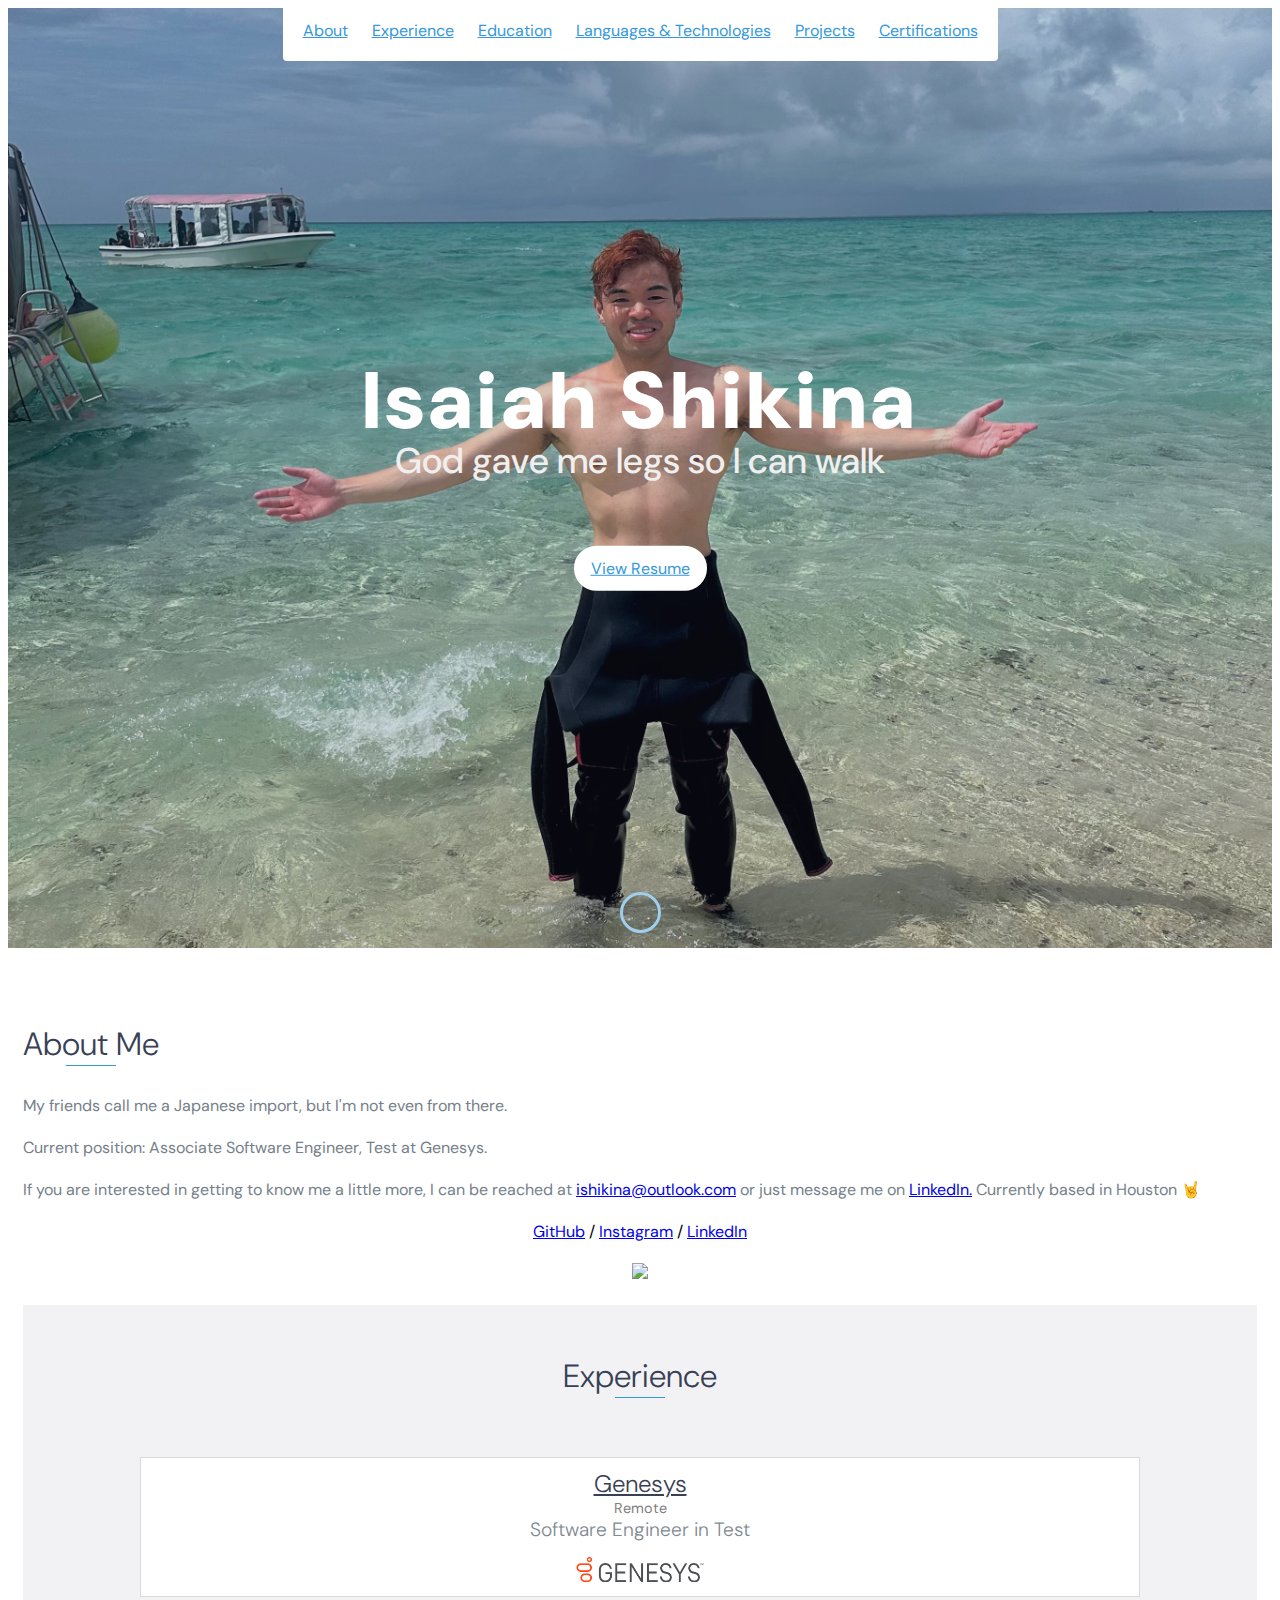
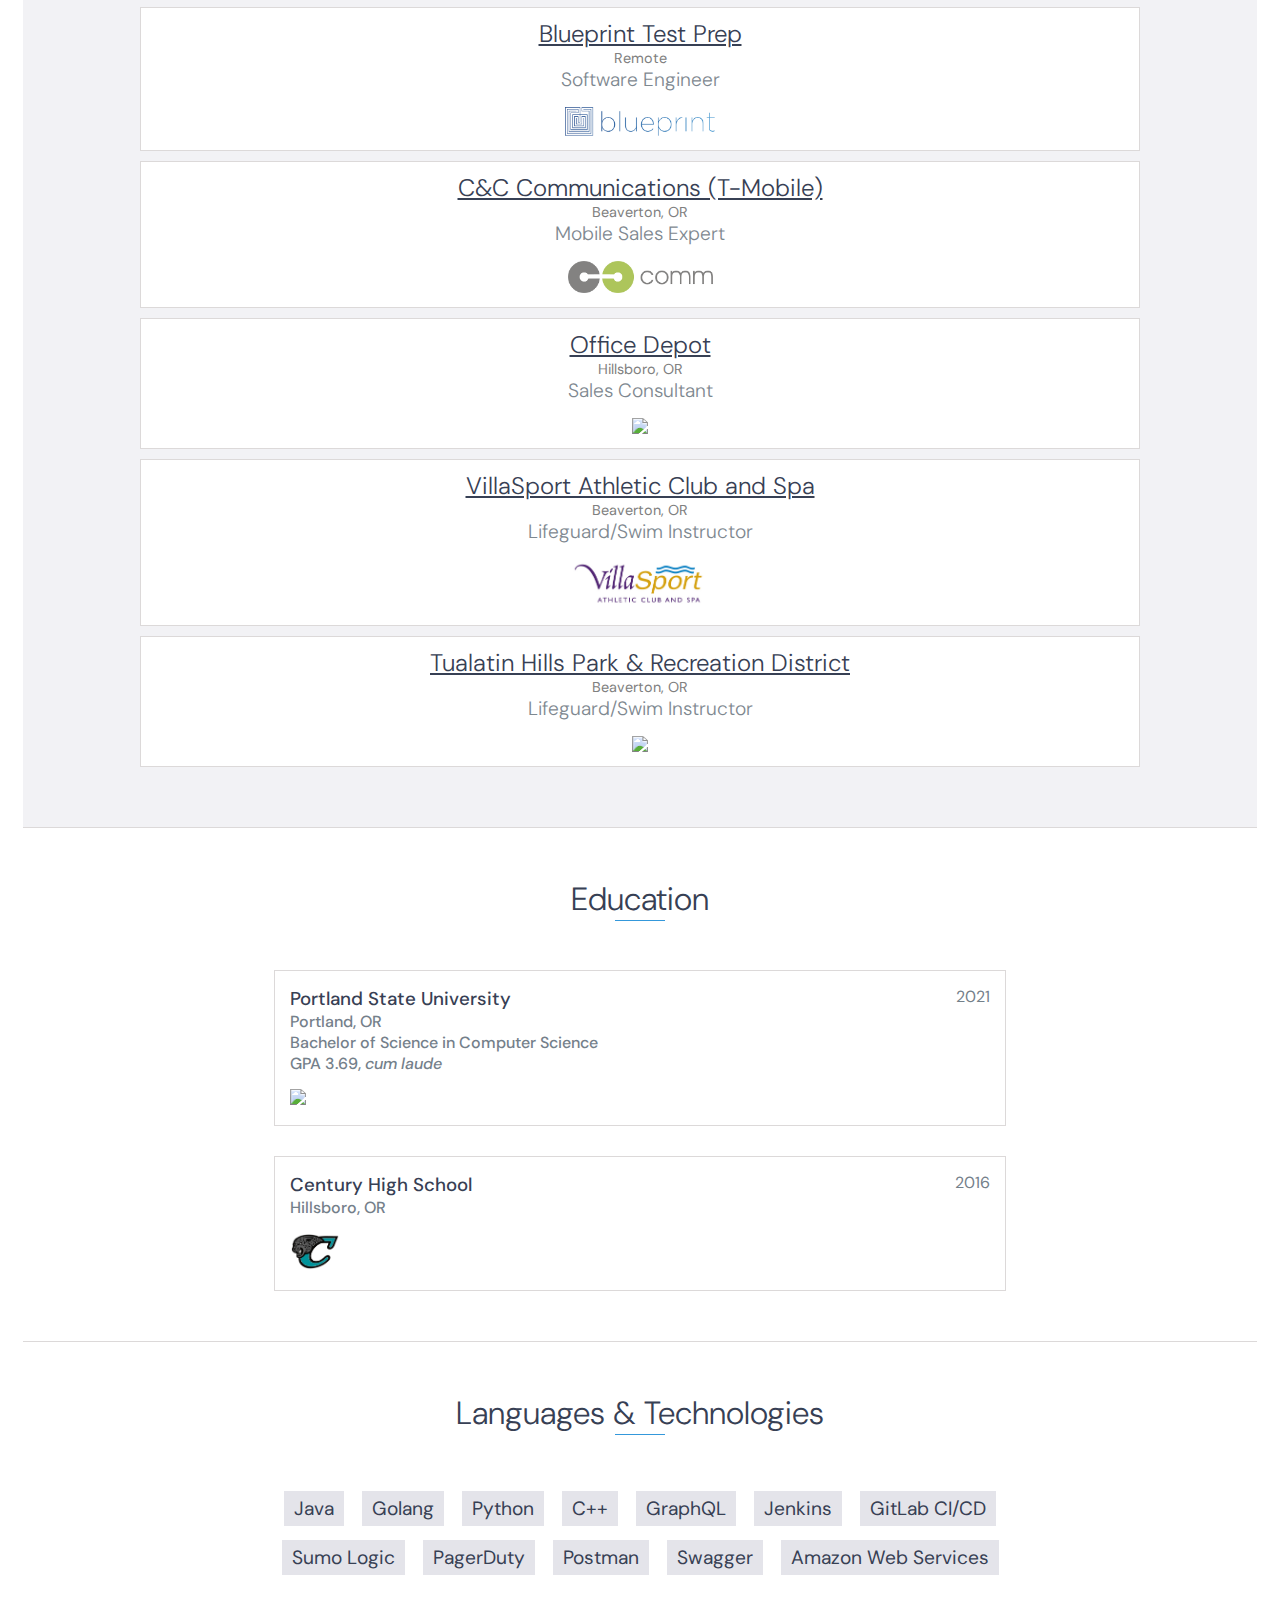
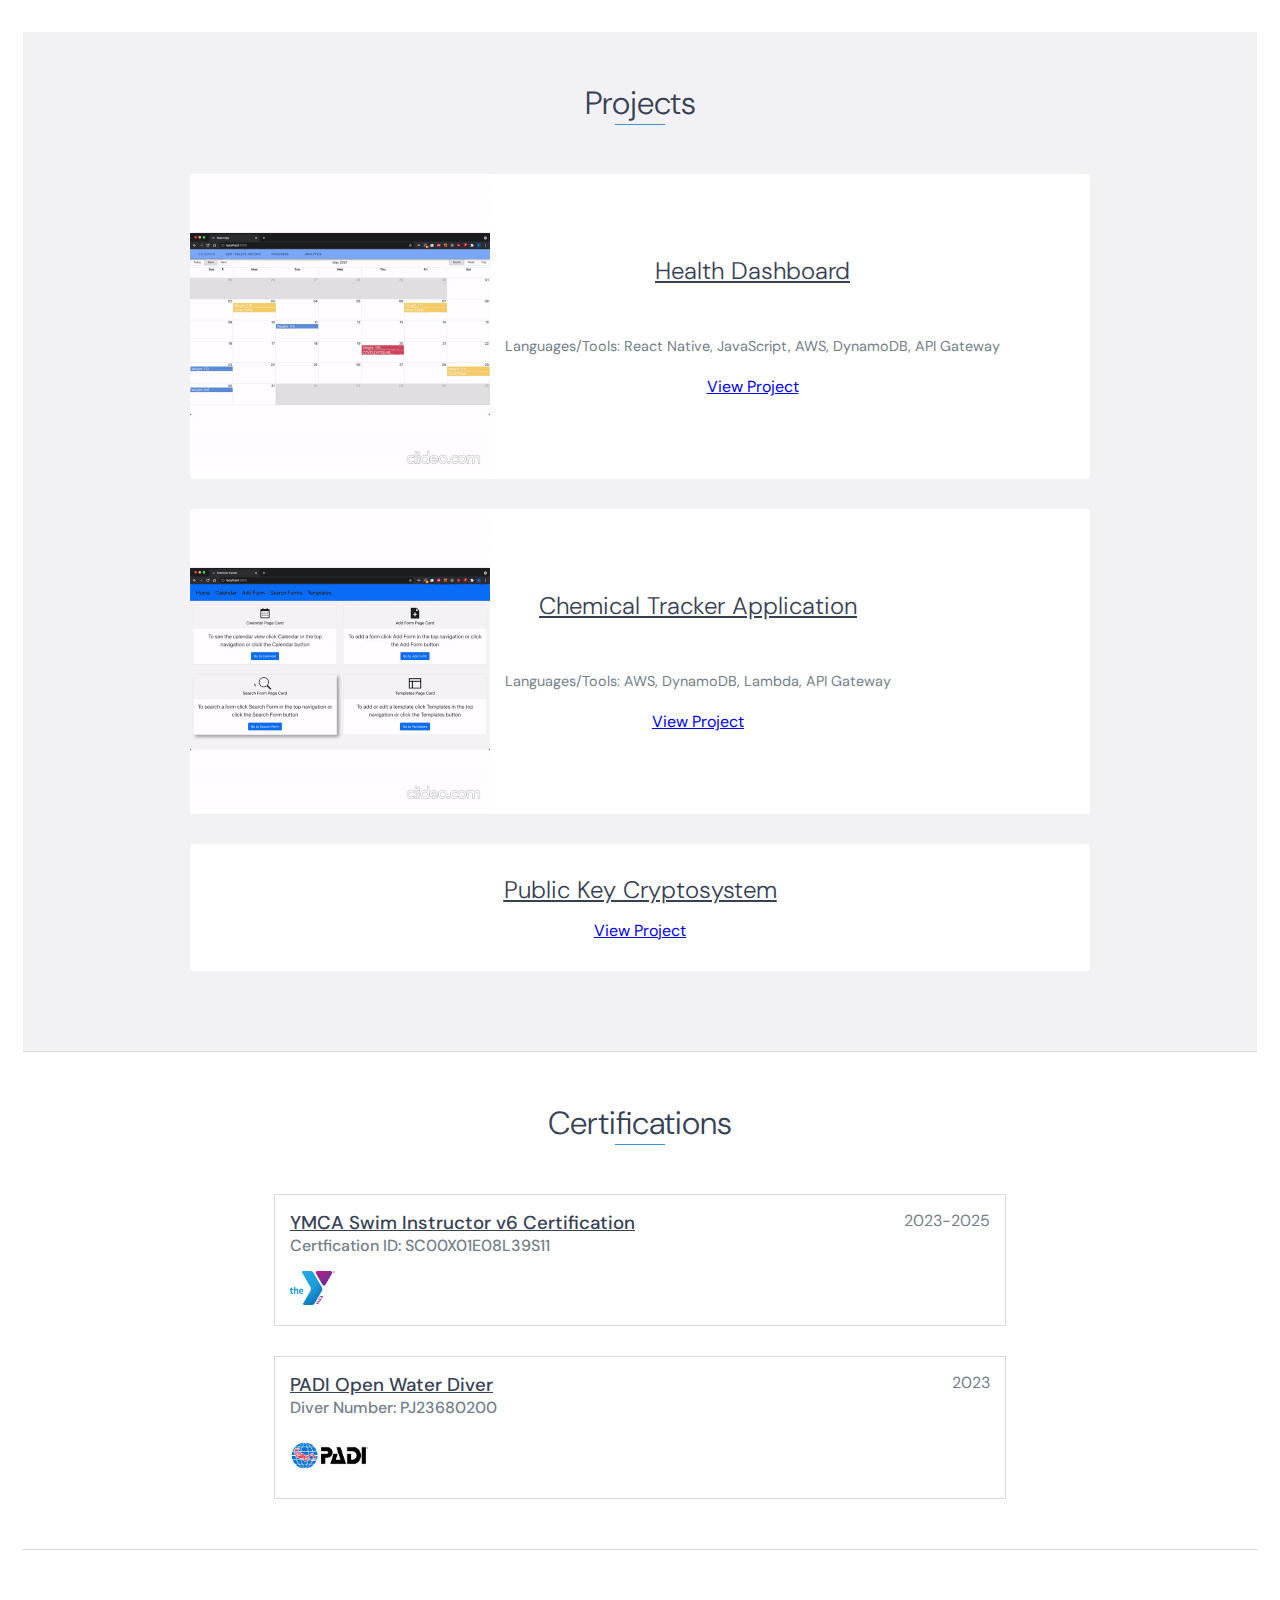
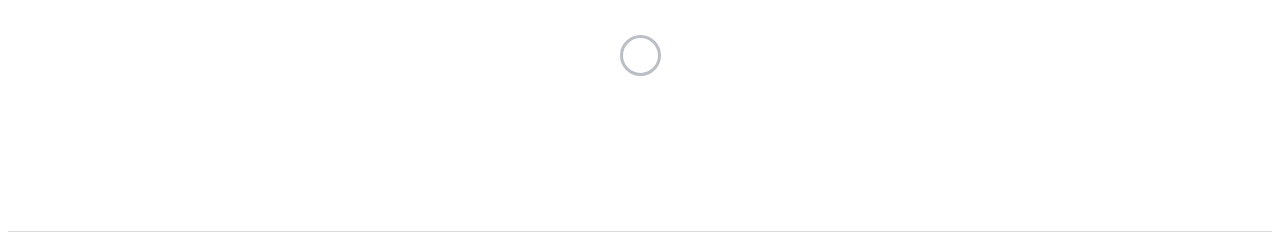
==== index.html @ 64de17e5 "add certification" ====
<!DOCTYPE html>
<html class="no-js" lang="en">

<head>
    <meta charset="utf-8">
    <meta http-equiv="X-UA-Compatible" content="IE=edge">
    <meta name="viewport" content="width=device-width, initial-scale=1">
    <title>Isaiah Shikina Webpage</title>
	<link rel="shortcut icon" href="favicon.ico" type="image/x-icon">
	<link rel="icon" href="favicon.ico" type="image/x-icon">
    <link href="https://fonts.googleapis.com/css2?family=DM+Sans&display=swap" rel="stylesheet"> 
    <link rel="stylesheet" href="libs/font-awesome/css/font-awesome.min.css">
    <link href="css/bootstrap.min.css" rel="stylesheet">
    <link href="css/styles.css" rel="stylesheet">
    <link href='https://fonts.googleapis.com/css?family=Lexend'>
    <link href='https://fonts.googleapis.com/css?family=Lexend Deca' rel='stylesheet'>
    <link href='https://fonts.googleapis.com/css?family=Poppins' rel='stylesheet'>
</head>

<body>
    <script type="module" src="https://unpkg.com/ionicons@5.5.2/dist/ionicons/ionicons.esm.js"></script>
    <script nomodule src="https://unpkg.com/ionicons@5.5.2/dist/ionicons/ionicons.js"></script>
    <div id="mobile-menu-open" class="shadow-large">
        <i class="fa fa-bars" aria-hidden="true"></i>
    </div>
    <!-- End #mobile-menu-toggle -->
    <header>
        <div id="mobile-menu-close">
            <span>Close</span> <i class="fa fa-times" aria-hidden="true"></i>
        </div>
        <ul id="menu" class="shadow">
            <li>
                <a href="#about">About</a>
            </li>
            <li>
                <a href="#experience">Experience</a>
            </li>
            <li>
                <a href="#education">Education</a>
            </li>
            <li>
                <a href="#skills">Languages & Technologies</a>
            </li>
            <li>
                <a href="#projects">Projects</a>
            </li>
            <li>
                <a href="#certifications">Certifications</a>
            </li>
        </ul>
    </header>
    <!-- End header -->

    <div id="lead">
        <div id="lead-content">
            <h1>Isaiah Shikina</h1>
            <h2>
                God gave me legs so I can walk
            </h2>
            <h3>
                <a class="social-icon" href="https://www.instagram.com/ishikina/" target="_blank">
                    <ion-icon name="logo-instagram"></ion-icon>
                </a>
                <a class="social-icon" href="https://github.com/ishikina" target="_blank">
                    <ion-icon name="logo-github"></ion-icon>
                </a>
                <a class="social-icon" href="https://www.linkedin.com/in/isaiah-shikina/" target="_blank">
                    <ion-icon name="logo-linkedin"></ion-icon>
                </a>
                <a class="social-icon" href="https://www.tiktok.com/@ishikina" target="_blank">
                    <ion-icon name="logo-tiktok"></ion-icon>
                </a>
            </h3> 
            <a href="resume/resume - Isaiah Shikina.pdf" target="_blank" class="btn-rounded-white">View Resume</a>
        </div>
        <!-- End #lead-content -->

        <div id="lead-overlay"></div>

        <div id="lead-down">
            <span>
                <i class="fa fa-chevron-down" aria-hidden="true"></i>
            </span>
        </div>
        <!-- End #lead-down -->
    </div>
    <!-- End #lead -->
    <div id="about">
        <div class="container">
            <div class="row">
                <div class="col-md-4">
                    <h2 class="heading">About Me</h2>
                </div>
                <div class="col-md-8">
                    <p>
                        My friends call me a Japanese import, but I'm not even from there.
                        <br><br> 
                        Current position: Associate Software Engineer, Test at Genesys.
                        <br><br> 
                        If you are interested in getting to know me a little more, I can be reached at
                        <a href="mailto:ishikina@outlook.com">ishikina@outlook.com</a> 
                        or just message me on 
                        <a href="https://www.linkedin.com/in/isaiah-shikina/">LinkedIn.</a>
                        Currently based in Houston 🤘
                        <br><br> 
                        <div style="text-align: center">
                            <a href="https://github.com/ishikina" target="_blank">GitHub</a>
                             /                             
                            <a href="https://www.instagram.com/ishikina/" target="_blank">Instagram</a>
                             /                             
                            <a href="https://www.linkedin.com/in/isaiah-shikina/" target="_blank">LinkedIn</a>
                        <p><br>
                            <div style="text-align: center">
                                <img src="images/ishigaki.jpeg" width="250"/>
                        </p><br>
                        </div>
                    </p>
                </div>
            </div>
        </div>
    </div>
    <!-- End #about -->

    <!-- Start #experience -->
    <div id="experience" class="background-alt">
        <h2 class="heading">Experience</h2>
        <div id="experience-timeline">
            <div data-date="June 2022 – present">
                <a href="https://www.genesys.com" target="_blank"><h3><u>Genesys</u></h3></a>
                <p style="color:#808080">
                Remote
                </p>
                <h4>Software Engineer in Test</h4>
                <p>
                    <a href="https://www.genesys.com" target="_blank"><img src="images/genesys.png" width="130"/></a>
                </p>
            </div>
            <div data-date="July 2021 – January 2022">
                <a href="https://blueprintprep.com" target="_blank"><h3><u>Blueprint Test Prep</u></h3></a>
                <p style="color:#808080">
                Remote
                </p>
                <h4>Software Engineer</h4>
                <p>
                    <a href="https://blueprintprep.com" target="_blank"><img src="images/blueprinttestprep.webp" width="150"/></a>
                </p>
            </div>
            <div data-date="2020 – 2021">
                <a href="https://www.linkedin.com/company/c&c-communications-llc/" target="_blank"><h3><u>C&C Communications (T-Mobile)</u></h3></a>
                <p style="color:#808080">
                Beaverton, OR
                </p>
                <h4>Mobile Sales Expert</h4>
                <p>
                    <a href="https://www.linkedin.com/company/c&c-communications-llc/" target="_blank"><img src="images/cccomm.png" width="145"/></a>
                </p>
            </div>
            <div data-date="2019 – 2020">
                <a href="https://www.officedepot.com/" target="_blank"><h3><u>Office Depot</u></h3></a>
                <p style="color:#808080">
                Hillsboro, OR
                </p>
                <h4>Sales Consultant</h4>
                <p>
                    <a href="https://www.officedepot.com/" target="_blank"><img src="images/officedepot.png" width="172"/></a>
                </p>
            </div>
            <div data-date="2016 – 2018">
                <a href="https://www.villasport.com/beaverton" target="_blank"><h3><u>VillaSport Athletic Club and Spa</u></h3></a>
                <p style="color:#808080">
                Beaverton, OR
                </p>
                <h4>Lifeguard/Swim Instructor</h4>
                <p>
                    <a href="https://www.villasport.com/beaverton" target="_blank"><img src="images/villasport.jpg" width="140"/></a>
                </p>
            </div>
            <div data-date="2015 – 2016">
                <a href="https://www.thprd.org/" target="_blank"><h3><u>Tualatin Hills Park & Recreation District</u></h3></a>
                <p style="color:#808080">
                Beaverton, OR
                </p>
                <h4>Lifeguard/Swim Instructor</h4>
                <p>
                    <a href="https://www.thprd.org/" target="_blank"><img src="images/thprd.jpg" width="75"/></a>
                </p>
            </div>
        </div>
    </div>
    <!-- End #experience -->

    <div id="education">
        <h2 class="heading">Education</h2>
        <div class="education-block">
            <h3>Portland State University</h3>
            <span class="education-date">2021</span>
            <h4>
            Portland, OR
            <p></p>
            Bachelor of Science in Computer Science
            <p></p>
            GPA 3.69, <i>cum laude</i>
            </h4>
            <img src="images/psu.png" width="50"/>
        </div>
        <div class="education-block">
            <h3>Century High School</h3>
            <span class="education-date">2016</span>
            <h4>
            Hillsboro, OR
            <p></p>
            </h4>
            <img src="images/century.png" width="50"/>
        </div>
        <!-- End .education-block -->
    </div>
    <!-- End #education -->
    
    <div id="skills">
        <h2 class="heading">Languages & Technologies</h2>
        <ul>
            <li>Java</li>
            <li>Golang</li>
            <li>Python</li>
            <li>C++</li>
            <li>GraphQL</li>
            <li>Jenkins</li>
            <li>GitLab CI/CD</li>
            <li>Sumo Logic</li>
            <li>PagerDuty</li>
            <li>Postman</li>
            <li>Swagger</li>
            <li>Amazon Web Services</li>
        </ul>
    </div>

    <div id="projects" class="background-alt">
        <h2 class="heading">Projects</h2>
        <div class="container">
            <div class="row">
                <div class="project shadow-large">
                    <div class="project-image">
                        <a href="https://github.com/ishikina/Health-Dashboard" target="_blank"><img src="images/health.gif"/></a>
                    </div>
                    <!-- End .project-image -->
                    <div class="project-info">
                        <a href="https://github.com/ishikina/Health-Dashboard" target="_blank"><h3><u>Health Dashboard</u></h3></a>
                        <p>
                            <!-- A health web application for weight watchers. Users can track their weight loss daily and see their progress with chart visuals. Users can also record their peak heartrate to determine a correlation between their weight and heartrate. An analytics tab is provided for users to see their current BMI and how much of a risk COVID-19 might play at their current health. In the era of COVID-19, a feature was also implemented to allow users to log whether or not they are exhibiting COVID-19 symptoms or have been exposed to COVID-19. -->
                            <br><br>
                            Languages/Tools:
                            React Native,
                            JavaScript,
                            AWS,
                            DynamoDB,
                            API Gateway
                        </p>
                        <br>
                        <a href="https://github.com/ishikina/Health-Dashboard" target="_blank">View Project</a>
                    </div>
                    <!-- End .project-info -->
                </div>
                <!-- End .project -->
                <div class="project shadow-large">
                    <div class="project-image">
                        <a href="https://github.com/PSU-Capstone-hello-world/golfCourse-chemTracker" target="_blank"><img src="images/chemapp.gif"/></a>
                    </div>
                    <!-- End .project-image -->
                    <div class="project-info">
                        <a href="https://github.com/PSU-Capstone-hello-world/golfCourse-chemTracker" target="_blank"><h3><u>Chemical Tracker Application</u></h3></a>
                        <p>
                            <!-- Collaborated with a team of eight members for senior project and developed a web platform to organize a company's regulation documents. We provided a cloud solution using AWS. As part of the back end team, I deployed and integrated the API with DynamoDB and Lambda. Unit and integration tests were also conducted to ensure REST methods were validated with the database. -->
                            <br><br>
                            Languages/Tools:
                            AWS,
                            DynamoDB,
                            Lambda, 
                            API Gateway
                        </p>
                        <br>
                        <a href="https://github.com/PSU-Capstone-hello-world/golfCourse-chemTracker" target="_blank">View Project</a>
                    </div>
                    <!-- End .project-info -->
                </div>
                <div class="project no-image">
                    <!-- End .project-image -->
                    <div class="project-info">
                        <a href="https://github.com/ishikina/Public-Key-Cryptosystem" target="_blank"><h3><u>Public Key Cryptosystem</u></h3></a>
                        <p>
                            <!-- Asymetric key system in which the public and private keys are generated using an algorithm posted by the Diffie-Hellman Group Exchange which was developed by Menzes from the "Handbook of Applied Cryptography." -->
                        </p>
                        <a href="https://github.com/ishikina/Public-Key-Cryptosystem" target="_blank">View Project</a>
                    </div>
                    <!-- End .project-info -->
                </div>
                <!-- End .project -->
            </div>
        </div>
    </div>
    <!-- End #projects -->
    <div id="certifications">
        <h2 class="heading">Certifications</h2>
        <div class="education-block">
            <a href="https://lcdc.yexchange.org/Verify/Cert?cid=SC00X01E08L39S11" target="_blank"><h3><u>YMCA Swim Instructor v6 Certification</u></h3></a>
            <span class="education-date">2023-2025</span>
            <h4> Certfication ID: SC00X01E08L39S11</h4>
            <a href="https://lcdc.yexchange.org/Verify/Cert?cid=SC00X01E08L39S11" target="_blank"><img src="images/ymca.png" width="45"/></a>
        </div>
        <div class="education-block">
            <a href="http://apps.padi.com/padi/lookup/lookup/StudentLookupView" target="_blank"><h3><u>PADI Open Water Diver</u></h3></a>
            <span class="education-date">2023</span>
            <h4> Diver Number: PJ23680200</h4>
            <a href="http://apps.padi.com/padi/lookup/lookup/StudentLookupView" target="_blank"><img src="images/padi.png" width="80"/></a>
        </div>
        <!-- End .education-block -->
    </div>
    <!-- End #education -->
    
    <footer>
        <div class="container">
            <div class="row">
                <div class="col-sm-5 copyright">
                    <!-- <p>
                        Copyright &copy; <span id="current-year">2022</span> Isaiah Shikina
                    </p> -->
                </div>
                <div class="col-sm-2 top">
                    <span id="to-top">
                        <i class="fa fa-chevron-up" aria-hidden="false"></i>
                    </span>
                </div>
                <div class="col-sm-7 social">
                    <ul>
                        <li>
                            <a href="https://www.linkedin.com/in/isaiah-shikina/" target="_blank"><i class="fa fa-linkedin" aria-hidden="true"></i></a>
                        </li>
                        <li>
                            <a href="https://github.com/ishikina" target="_blank"><i class="fa fa-github" aria-hidden="true"></i></a>
                        </li>
                        <li>
                            <a href="https://www.instagram.com/ishikina/" target="_blank"><i class="fa fa-instagram" aria-hidden="true"></i></a>
                        </li>
                        <li>
                            <a href="https://soundcloud.com/ishikina/to-catch-a-dream-piano-cover" target="_blank"><i class="fa fa-soundcloud" aria-hidden="true"></i></a>
                        </li>
                    </ul>
                </div>
            </div>
        </div>
    </footer>
    <!-- End footer -->

    <script src="https://ajax.googleapis.com/ajax/libs/jquery/1.12.4/jquery.min.js"></script>
    <script src="js/scripts.min.js"></script>
</body>

</html>
---- css/styles.css ----
/*!
    Title: Dev Portfolio Template
    Version: 1.2.2
    Last Change: 03/25/2020
    Author: Ryan Fitzgerald
    Repo: https://github.com/RyanFitzgerald/devportfolio-template
    Issues: https://github.com/RyanFitzgerald/devportfolio-template/issues

    Description: This file contains all the styles associated with the page
    that don't come from third party libraries. This file gets compiled using
    Gulp and send to the /css folder which is then loaded on the page.
*/
/* body {
  font-family: "Lato", sans-serif;
  font-size: 16px;
} */
.social-icon {
  color: #fff;
  margin: 0rem 2.5rem;
  border-radius: 40px; 
  width: 50px;
  height: 50px;
}
.social-icon:visited {
  color: #fff;
}
.social-icon:hover {
  color: #3498db;
  /* color: rgba(42, 65, 141, 0.839); */
}
.social-icon:active {
  color: #3498db;
  /* color: rgba(42, 65, 141, 0.839); */
}
body {
  font-family: "DM Sans", sans-serif;
  font-size: 16px;
}
body.active {
  overflow: hidden;
  z-index: -1;
}
.no-js #experience-timeline > div {
  background: #fff;
  padding: 10px;
  margin-bottom: 10px;
  border: 1px solid #dcd9d9;
}
.no-js #experience-timeline > div h3 {
  font-size: 1.5em;
  font-weight: 300;
  color: #374054;
  display: inline-block;
  margin: 0;
}
.no-js #experience-timeline > div h4 {
  font-size: 1.2em;
  font-weight: 300;
  color: #7e8890;
  margin: 0 0 15px 0;
}
.no-js #experience-timeline > div p {
  color: #74808a;
  font-size: 0.9em;
  margin: 0;
}
.no-js #experience-timeline:before,
.no-js #experience-timeline:after {
  content: none;
}
@keyframes dropHeader {
  0% {
    transform: translateY(-100%);
  }
  100% {
    transform: translateY(0);
  }
}
header {
  position: absolute;
  top: 0;
  left: 0;
  right: 0;
  text-align: center;
  z-index: 10;
  animation-name: dropHeader;
  animation-iteration-count: 1;
  animation-timing-function: ease;
  animation-duration: 0.75s;
}
header ul {
  display: inline-block;
  background: #fff;
  text-align: center;
  padding: 10px;
  margin: 0;
  border-bottom-right-radius: 4px;
  border-bottom-left-radius: 4px;
}
header li {
  display: inline-block;
}
header a {
  display: block;
  color: #3498db;
  padding: 10px;
}
header a:hover {
  color: #217dbb;
  text-decoration: none;
  background: #eee;
  border-radius: 4px;
}
header a:focus {
  color: #3498db;
  text-decoration: none;
}
header.active {
  display: block;
}
header.sticky {
  position: fixed;
  z-index: 999;
}
#menu.active {
  display: block;
}
#mobile-menu-open {
  display: none;
  cursor: pointer;
  position: fixed;
  right: 15px;
  top: 10px;
  color: #3498db;
  font-size: 1.5em;
  z-index: 20;
  padding: 0 7px;
  border-radius: 4px;
  background: #fff;
}
#mobile-menu-close {
  display: none;
  text-align: right;
  width: 100%;
  background: #fff;
  font-size: 1.5em;
  padding-right: 15px;
  padding-top: 10px;
  cursor: pointer;
  color: #3498db;
}
#mobile-menu-close span {
  font-size: 0.5em;
  text-transform: uppercase;
}
#mobile-menu-close i {
  vertical-align: middle;
}
.mobile_device_380px {
  display: none;
}
.mobile_device_480px {
  display: none;
}

/* if mobile device max width 380px */
@media only screen and (max-device-width: 380px) {
  .mobile_device_380px {
    display: relative;
    width: 50px;
  }
  .desktop {
    display: none;
  }
}

/* if mobile device max width 480px */
@media only screen and (max-device-width: 480px) {
  .mobile_device_480px {
    display: block;
  }
  .desktop {
    display: none;
  }
}
footer {
  padding: 50px 0;
}
.copyright {
  padding-top: 20px;
}
.copyright p {
  margin: 0;
  color: #74808a;
}
.top {
  text-align: center;
}
.top span {
  cursor: pointer;
  display: block;
  margin: 15px auto 0 auto;
  width: 35px;
  height: 35px;
  border-radius: 50%;
  border: 3px solid #b9bfc4;
  text-align: center;
}
.top i {
  color: #74808a;
}
.social {
  text-align: right;
}
.social ul {
  margin: 5px 0 0 0;
  padding: 0;
}
.social li {
  display: inline-block;
  font-size: 1.25em;
  list-style: none;
}
.social a {
  display: block;
  color: #74808a;
  padding: 10px;
}
.social a:hover {
  color: #3498db;
}
.btn-rounded-white {
  display: inline-block;
  color: #3498db;
  background: #fff;
  padding: 9px 14px;
  border: 3px solid #fff;
  border-radius: 30px;
  vertical-align: bottom;
  transition: 0.5s ease all;
}
/* .btn-rounded-white:hover {
  color: #3498db;
  background: #fff;
  text-decoration: none;
} */
/* .shadow {
  box-shadow: 0 1px 3px rgba(0, 0, 0, 0.12), 0 1px 2px rgba(0, 0, 0, 0.24);
}
.shadow-large {
  box-shadow: 0 3px 6px rgba(0, 0, 0, 0.08), 0 3px 6px rgba(0, 0, 0, 0.15);
} */
.heading {
  position: relative;
  display: inline-block;
  font-size: 2em;
  font-weight: 300;
  margin: 0 0 30px 0;
}
.heading:after {
  position: absolute;
  content: "";
  top: 100%;
  height: 1px;
  width: 50px;
  left: 0;
  right: 0;
  margin: 0 auto;
  background: #3498db;
}
.background-alt {
  background: #f2f2f5;
}
#lead {
  position: relative;
  height: 100vh;
  min-height: 500px;
  max-height: 1080px;
  background: url(../images/taketomi.jpeg);
  background-size: cover;
  padding: 20px;
  overflow: hidden;
}
#lead-content {
  position: absolute;
  z-index: 10;
  top: 50%;
  left: 50%;
  transform: translate(-50%, -50%);
  text-align: center;
}
#lead-content h1,
#lead-content h2 {
  margin: 0;
}
#lead-content h1 {
  color: #fff;
  font-weight: 900;
  font-size: 5em;
  letter-spacing: 0.05em;
  line-height: 0.9em;
}
#lead-content h2 {
  color: #efefef;
  font-weight: 500;
  font-size: 2.25em;
  margin-bottom: 15px;
}
#lead-overlay {
  position: absolute;
  height: 100%;
  width: 100%;
  top: 0;
  right: 0;
  bottom: 0;
  left: 0;
  /* header background filter  */
  background: rgba(38, 46, 81, 0.179);
  z-index: 1;
}
#lead-down {
  position: absolute;
  left: 0;
  right: 0;
  width: 100%;
  text-align: center;
  z-index: 10;
  bottom: 15px;
  color: #fff;
}
#lead-down span {
  cursor: pointer;
  display: block;
  margin: 0 auto;
  width: 35px;
  height: 35px;
  border-radius: 50%;
  border: 3px solid #a0cfee;
  text-align: center;
}
#lead-down i {
  animation: pulsate 1.5s ease;
  animation-iteration-count: infinite;
  padding-top: 5px;
}
@keyframes pulsate {
  0% {
    transform: scale(1, 1);
  }
  50% {
    transform: scale(1.2, 1.2);
  }
  100% {
    transform: scale(1, 1);
  }
}
#about {
  padding: 75px 15px;
  border-bottom: 1px solid #dcd9d9;
}
#about h2 {
  color: #374054;
}
#about p {
  color: #74808a;
  margin: 0;
}
#experience {
  padding: 50px 15px;
  text-align: center;
  border-bottom: 1px solid #dcd9d9;
}
#experience h2 {
  color: #374054;
}
#experience-timeline {
  margin: 30px auto 0 auto;
  position: relative;
  max-width: 1000px;
}
#experience-timeline:before {
  position: absolute;
  content: "";
  top: 0;
  bottom: 0;
  left: 303px;
  right: auto;
  height: 100%;
  width: 3px;
  background: #3498db;
  z-index: 0;
}
#experience-timeline:after {
  position: absolute;
  content: "";
  width: 3px;
  height: 40px;
  background: #3498db;
  background: linear-gradient(to bottom, #3498db, rgba(52, 152, 219, 0));
  top: 100%;
  left: 303px;
}
.vtimeline-content {
  margin-left: 350px;
  background: #fff;
  border: 1px solid #e6e6e6;
  padding: 15px;
  border-radius: 3px;
  text-align: left;
}
.vtimeline-content h3 {
  font-size: 1.5em;
  font-weight: 300;
  color: #374054;
  display: inline-block;
  margin: 0;
}
.vtimeline-content h4 {
  font-size: 1.2em;
  font-weight: 300;
  color: #7e8890;
  margin: 0 0 15px 0;
}
.vtimeline-content p {
  color: #74808a;
  font-size: 0.9em;
  margin: 0;
}
.vtimeline-point {
  position: relative;
  display: block;
  vertical-align: top;
  margin-bottom: 30px;
}
.vtimeline-icon {
  position: relative;
  color: #fff;
  width: 50px;
  height: 50px;
  background: #3498db;
  border-radius: 50%;
  float: left;
  z-index: 99;
  margin-left: 280px;
}
.vtimeline-icon i {
  display: block;
  font-size: 2em;
  margin-top: 10px;
}
.vtimeline-date {
  width: 260px;
  text-align: right;
  position: absolute;
  left: 0;
  top: 10px;
  font-weight: 300;
  color: #374054;
}
#education {
  padding: 50px 15px 20px 15px;
  border-bottom: 1px solid #dcd9d9;
  text-align: center;
}
#education h2 {
  color: #374054;
  margin-bottom: 50px;
}
.education-block {
  max-width: 700px;
  margin: 0 auto 30px auto;
  padding: 15px;
  border: 1px solid #dcd9d9;
  text-align: left;
}
.education-block h3 {
  font-weight: 500;
  float: left;
  margin: 0;
  color: #374054;
}
.education-block span {
  color: #74808a;
  float: right;
}
.education-block h4 {
  color: #74808a;
  clear: both;
  font-weight: 500;
  margin: 0 0 15px 0;
}
.education-block p,
.education-block ul {
  margin: 0;
  color: #74808a;
  font-size: 0.9em;
}
.education-block ul {
  padding: 0 0 0 15px;
}
#certifications {
  padding: 50px 15px 20px 15px;
  border-bottom: 1px solid #dcd9d9;
  text-align: center;
}
#certifications h2 {
  color: #374054;
  margin-bottom: 50px;
}
.certifications-block {
  max-width: 700px;
  margin: 0 auto 30px auto;
  padding: 15px;
  border: 1px solid #dcd9d9;
  text-align: left;
}
.certifications-block h3 {
  font-weight: 500;
  float: left;
  margin: 0;
  color: #374054;
}
.certifications-block span {
  color: #74808a;
  float: right;
}
.certifications-block h4 {
  color: #74808a;
  clear: both;
  font-weight: 500;
  margin: 0 0 15px 0;
}
.certifications-block p,
.certifications-block ul {
  margin: 0;
  color: #74808a;
  font-size: 0.9em;
}
.certifications-block ul {
  padding: 0 0 0 15px;
}
#projects {
  padding: 50px 15px;
  border-bottom: 1px solid #dcd9d9;
  text-align: center;
}
#projects h2 {
  color: #374054;
  margin-bottom: 50px;
}
.project {
  position: relative;
  max-width: 900px;
  margin: 0 auto 30px auto;
  overflow: hidden;
  background: #fff;
  border-radius: 4px;
}
.project-image {
  float: left;
}
.project-info {
  position: absolute;
  top: 50%;
  transform: translateY(-50%);
  margin-left: 300px;
  padding: 15px;
}
.project-info h3 {
  font-size: 1.5em;
  font-weight: 300;
  color: #374054;
  margin: 0 0 15px 0;
}
.project-info p {
  color: #74808a;
  margin: 0 0 15px 0;
  font-size: 0.9em;
}
.no-image .project-info {
  position: relative;
  margin: 0;
  padding: 30px 15px;
  transform: none;
}
#more-projects {
  display: none;
}
#skills {
  padding: 50px 15px;
  text-align: center;
}
#skills h2 {
  color: #374054;
  margin-bottom: 50px;
}
#skills ul {
  display: block;
  margin: 0 auto;
  padding: 0;
  max-width: 800px;
}
#skills li {
  display: inline-block;
  margin: 7px;
  padding: 5px 10px;
  color: #374054;
  background: #e4e4ea;
  list-style: none;
  cursor: default;
  font-size: 1.2em;
}
#contact {
  padding: 50px 15px;
  background: #3498db;
  text-align: center;
}
#contact h2 {
  margin: 0 0 15px 0;
  color: #fff;
  font-weight: 500;
}
#contact-form {
  max-width: 500px;
  margin: 0 auto;
}
#contact-form input,
#contact-form textarea {
  display: block;
  width: 100%;
  padding: 10px;
  border-radius: 4px;
  border: none;
  margin-bottom: 10px;
  background: #1d6fa5;
  color: #fff;
  transition: 0.5s ease all;
}
#contact-form input::-webkit-input-placeholder,
#contact-form textarea::-webkit-input-placeholder {
  color: #fff;
}
#contact-form input:-moz-placeholder,
#contact-form textarea:-moz-placeholder {
  color: #fff;
  opacity: 1;
}
#contact-form input::-moz-placeholder,
#contact-form textarea::-moz-placeholder {
  color: #fff;
  opacity: 1;
}
#contact-form input:-ms-input-placeholder,
#contact-form textarea:-ms-input-placeholder {
  color: #fff;
}
#contact-form input:focus,
#contact-form textarea:focus {
  outline: none;
  background: #16527a;
}
#contact-form textarea {
  height: 150px;
  resize: none;
}
#contact-form button {
  display: block;
  width: 100%;
  background: #fff;
  border-radius: 4px;
  padding: 5px 10px;
  border: none;
  color: #3498db;
  font-weight: 700;
  box-shadow: 0 1px 3px rgba(0, 0, 0, 0.12), 0 1px 2px rgba(0, 0, 0, 0.24);
  transition: 0.5s ease all;
}
#contact-form button:hover {
  box-shadow: 0 10px 20px rgba(0, 0, 0, 0.19), 0 6px 6px rgba(0, 0, 0, 0.23);
}
.optional-section {
  padding: 50px 15px;
  text-align: center;
  border-top: 1px solid #dcd9d9;
}
.optional-section h2 {
  color: #374054;
}
.optional-section-block {
  max-width: 700px;
  margin: 0 auto 30px auto;
  padding: 15px;
  border: 1px solid #dcd9d9;
  background: #fff;
  text-align: left;
}
.optional-section-block h3 {
  font-weight: 500;
  margin: 0 0 15px 0;
  color: #374054;
}
.optional-section-block h4 {
  color: #74808a;
  clear: both;
  font-weight: 500;
  margin: 0 0 15px 0;
}
.optional-section-block p,
.optional-section-block ul {
  margin: 0 0 15px 0;
  color: #74808a;
  font-size: 0.9em;
}
.optional-section-block ul {
  padding: 0 0 0 15px;
}
@media only screen and (max-width: 750px) {
  #experience-timeline:before,
  #experience-timeline:after {
    left: 23px;
  }
  .vtimeline-date {
    width: auto;
    text-align: left;
    position: relative;
    margin-bottom: 15px;
    display: block;
    margin-left: 70px;
  }
  .vtimeline-icon {
    margin-left: 0;
  }
  .vtimeline-content {
    margin-left: 70px;
  }
}
@media only screen and (max-width: 992px) {
  #lead {
    height: auto;
    min-height: auto;
    max-height: auto;
    padding: 100px 15px;
  }
  #lead-content {
    position: relative;
    transform: none;
    left: auto;
    top: auto;
  }
  #lead-content h1 {
    font-size: 3em;
  }
  #lead-content h2 {
    font-size: 1.75em;
  }
  #about {
    text-align: center;
  }
  #about p {
    text-align: left;
  }
}
@media only screen and (max-width: 768px) {
  header {
    position: fixed;
    display: none;
    z-index: 999;
    animation: none;
    bottom: 0;
    height: 100%;
  }
  #mobile-menu-open,
  #mobile-menu-close {
    display: block;
  }
  #menu {
    height: 100%;
    overflow-y: auto;
    box-shadow: none;
    border-radius: 0;
    width: 100%;
  }
  #menu li {
    display: block;
    margin-bottom: 10px;
  }
  #lead-content h1 {
    font-size: 2em;
  }
  #lead-content h2 {
    font-size: 1.3em;
  }
  #lead-content a {
    padding: 10px 20px;
  }
  #lead-down {
    display: none;
  }
  .education-block h3,
  .education-block span {
    float: none;
  }
  .certifications-block h3,
  .certifications-block span {
    float: none;
  }
  .project-image {
    display: none;
  }
  .project-info {
    position: relative;
    margin: 0;
    padding: 30px 15px;
    top: auto;
    transform: none;
  }
  footer {
    text-align: center;
  }
  .social {
    text-align: center;
  }
}
@media only screen and (max-width: 480px) {
  #lead-content h1 {
    font-size: 1.5em;
  }
  #lead-content h2 {
    font-size: 1em;
  }
  #lead-content a {
    font-size: 0.9em;
    padding: 5px 10px;
  }
}
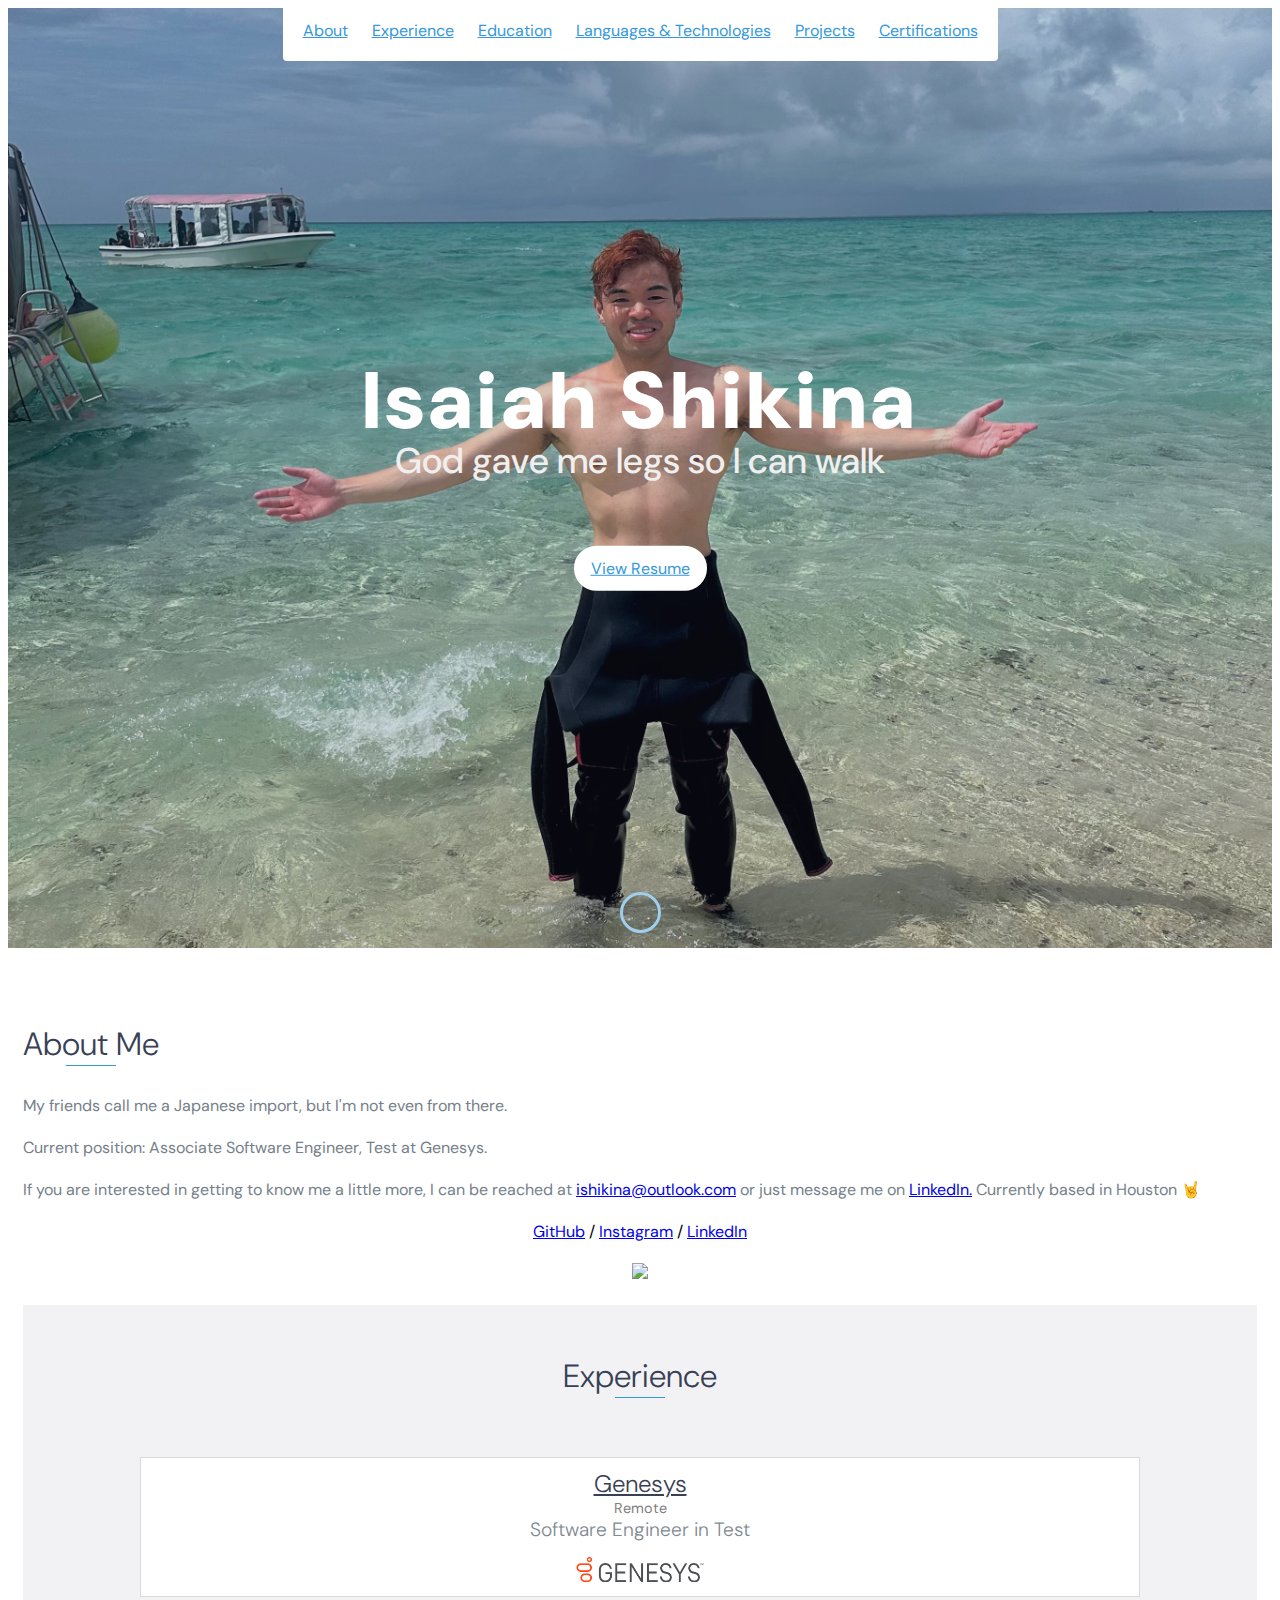
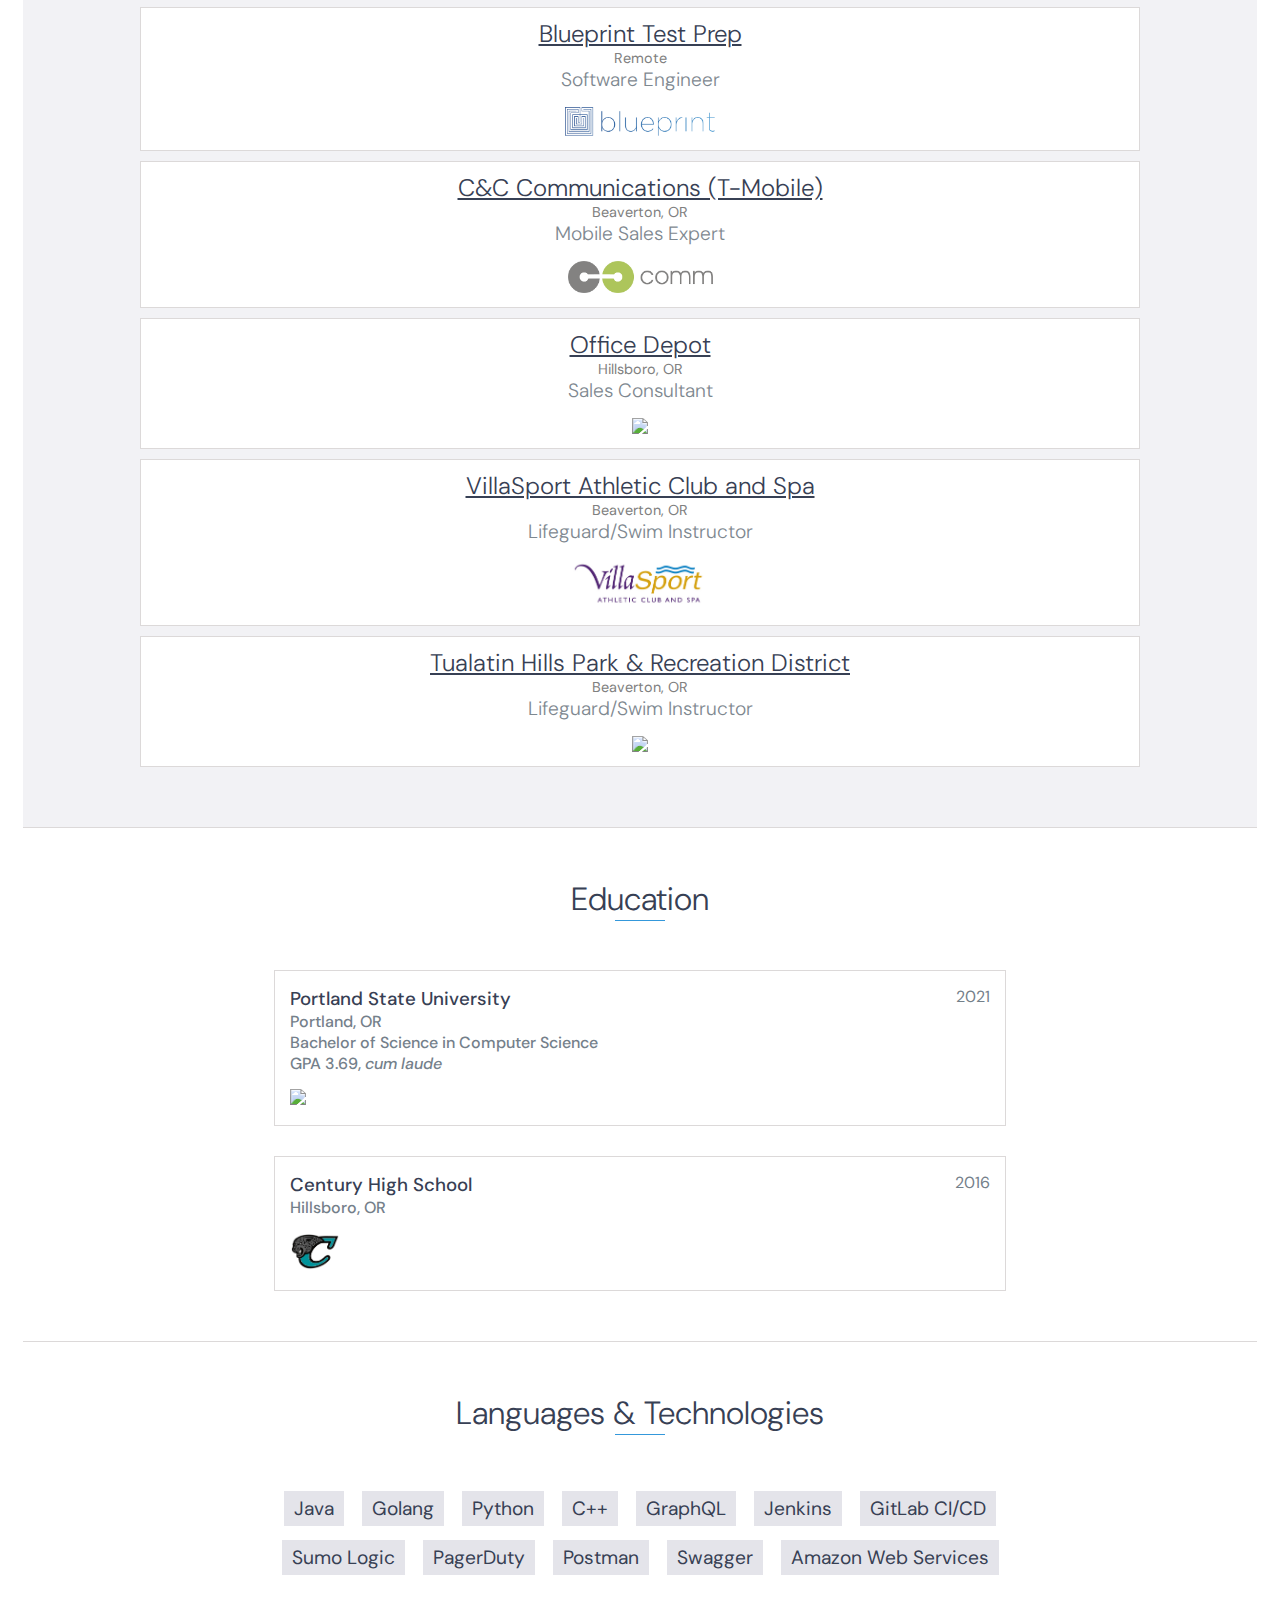
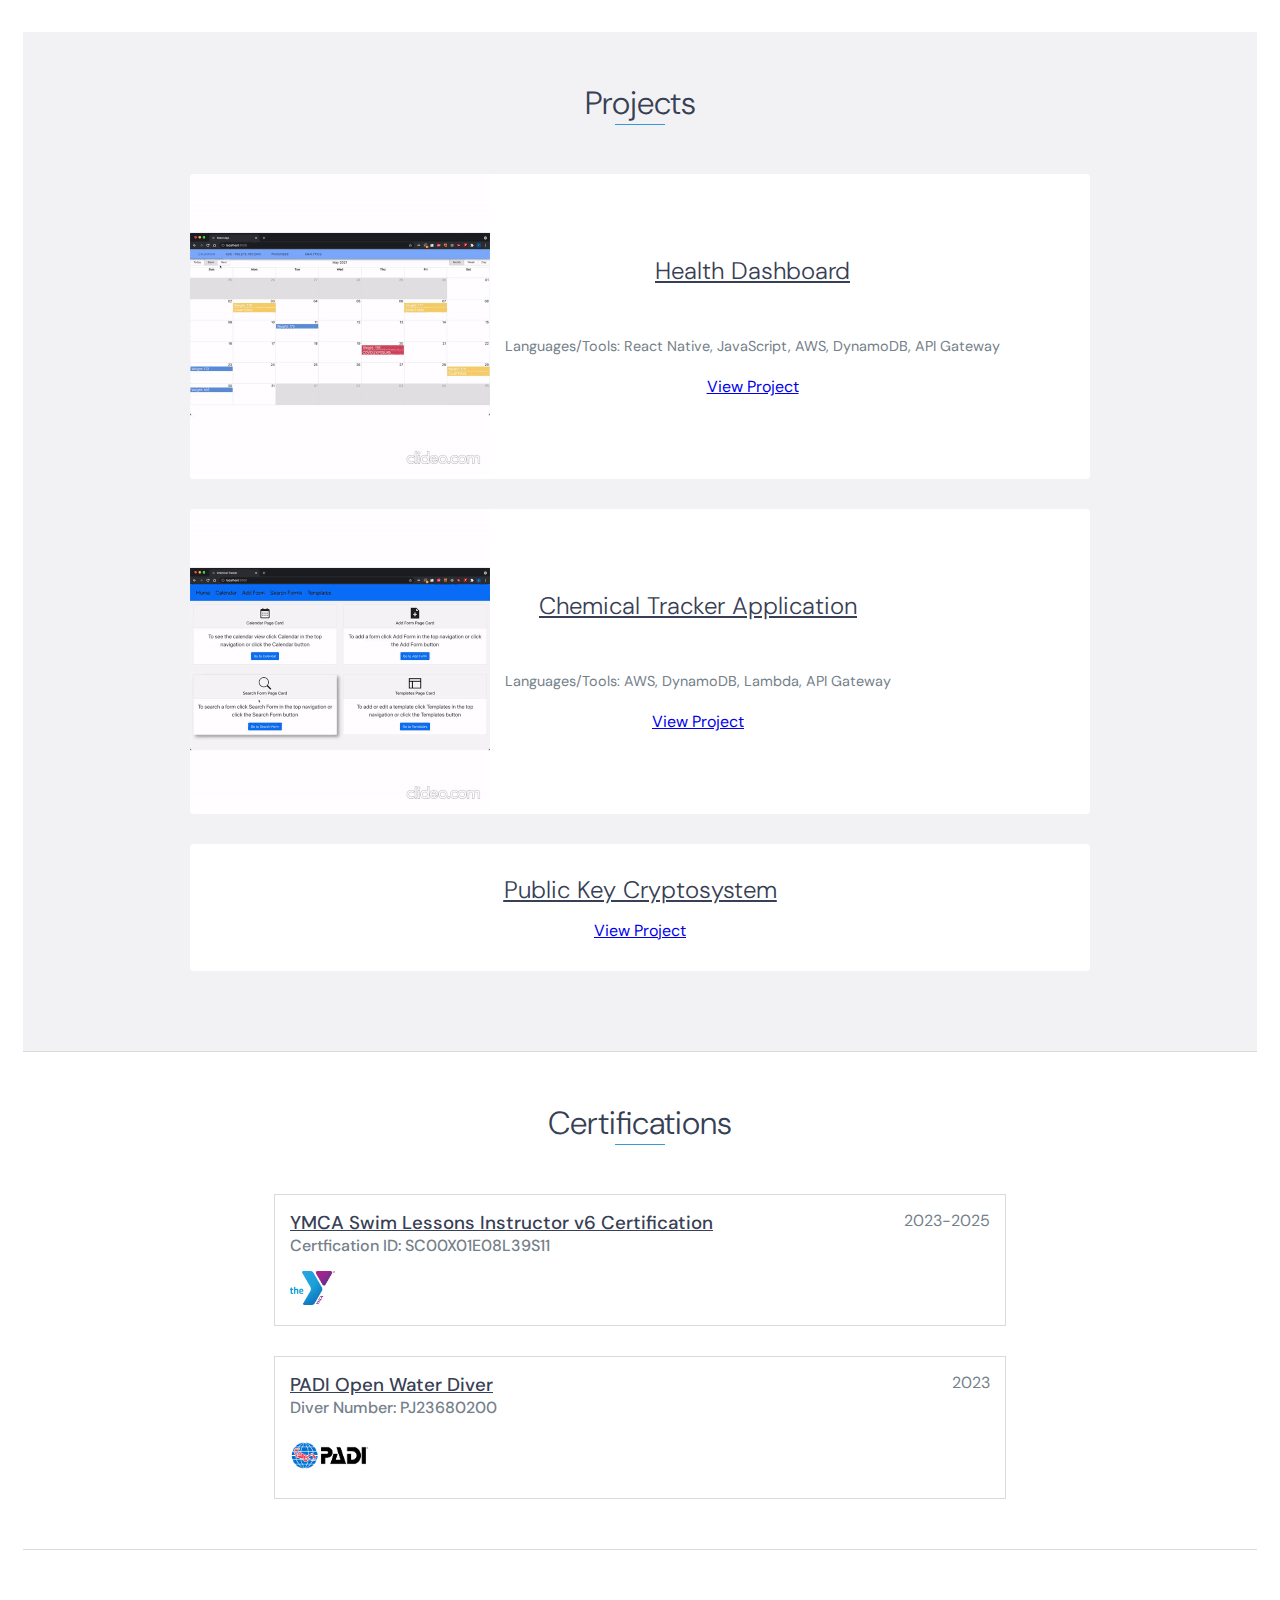
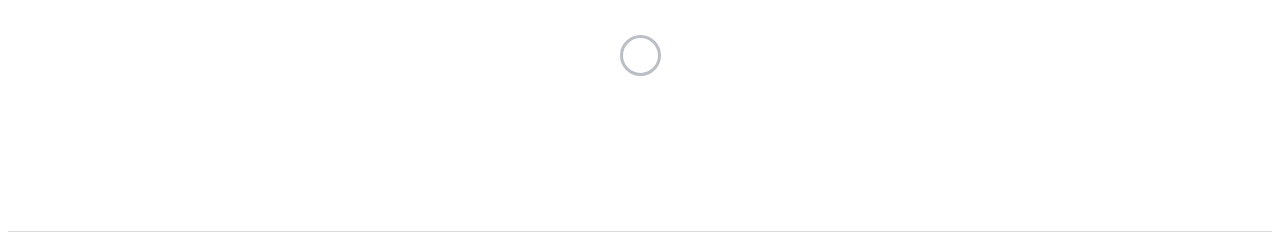
==== commit 6b69e0e9: "correct cert" ====
--- a/index.html
+++ b/index.html
@@ -301,7 +301,7 @@
     <div id="certifications">
         <h2 class="heading">Certifications</h2>
         <div class="education-block">
-            <a href="https://lcdc.yexchange.org/Verify/Cert?cid=SC00X01E08L39S11" target="_blank"><h3><u>YMCA Swim Instructor v6 Certification</u></h3></a>
+            <a href="https://lcdc.yexchange.org/Verify/Cert?cid=SC00X01E08L39S11" target="_blank"><h3><u>YMCA Swim Lessons Instructor v6 Certification</u></h3></a>
             <span class="education-date">2023-2025</span>
             <h4> Certfication ID: SC00X01E08L39S11</h4>
             <a href="https://lcdc.yexchange.org/Verify/Cert?cid=SC00X01E08L39S11" target="_blank"><img src="images/ymca.png" width="45"/></a>
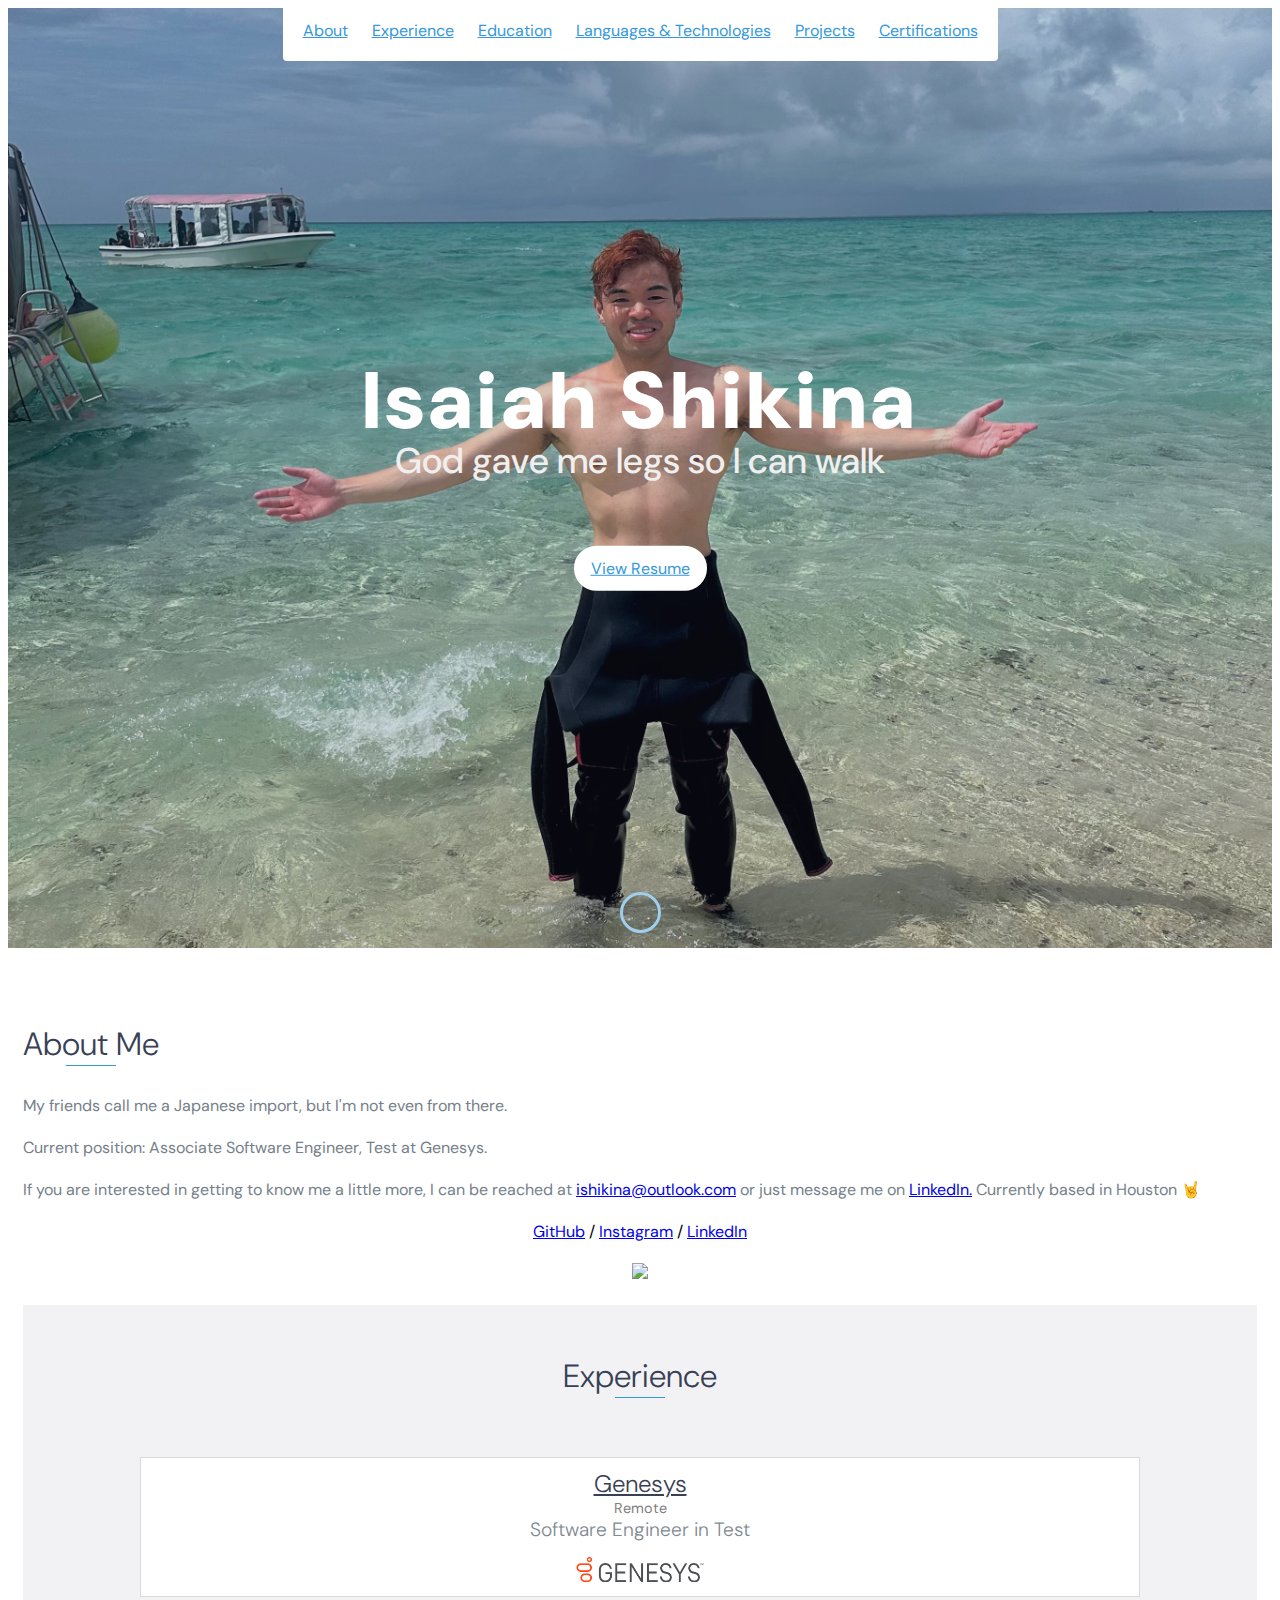
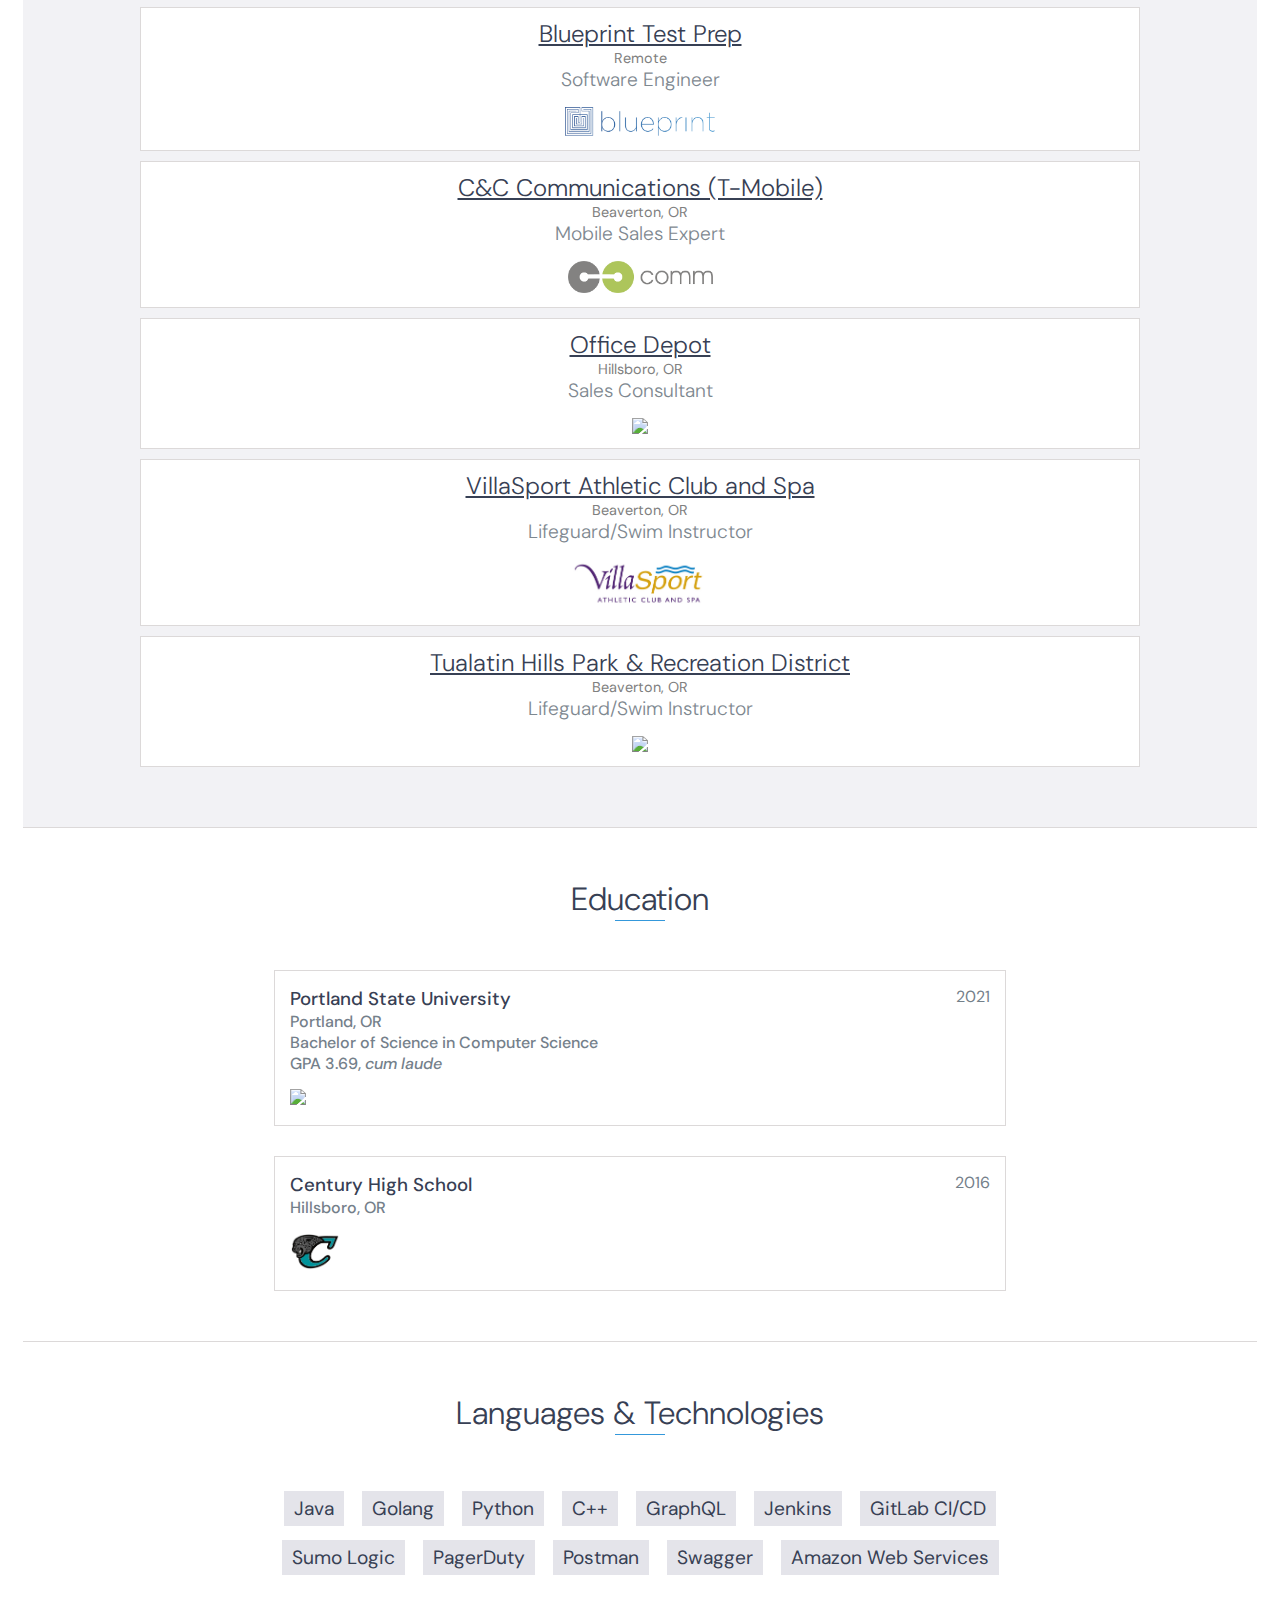
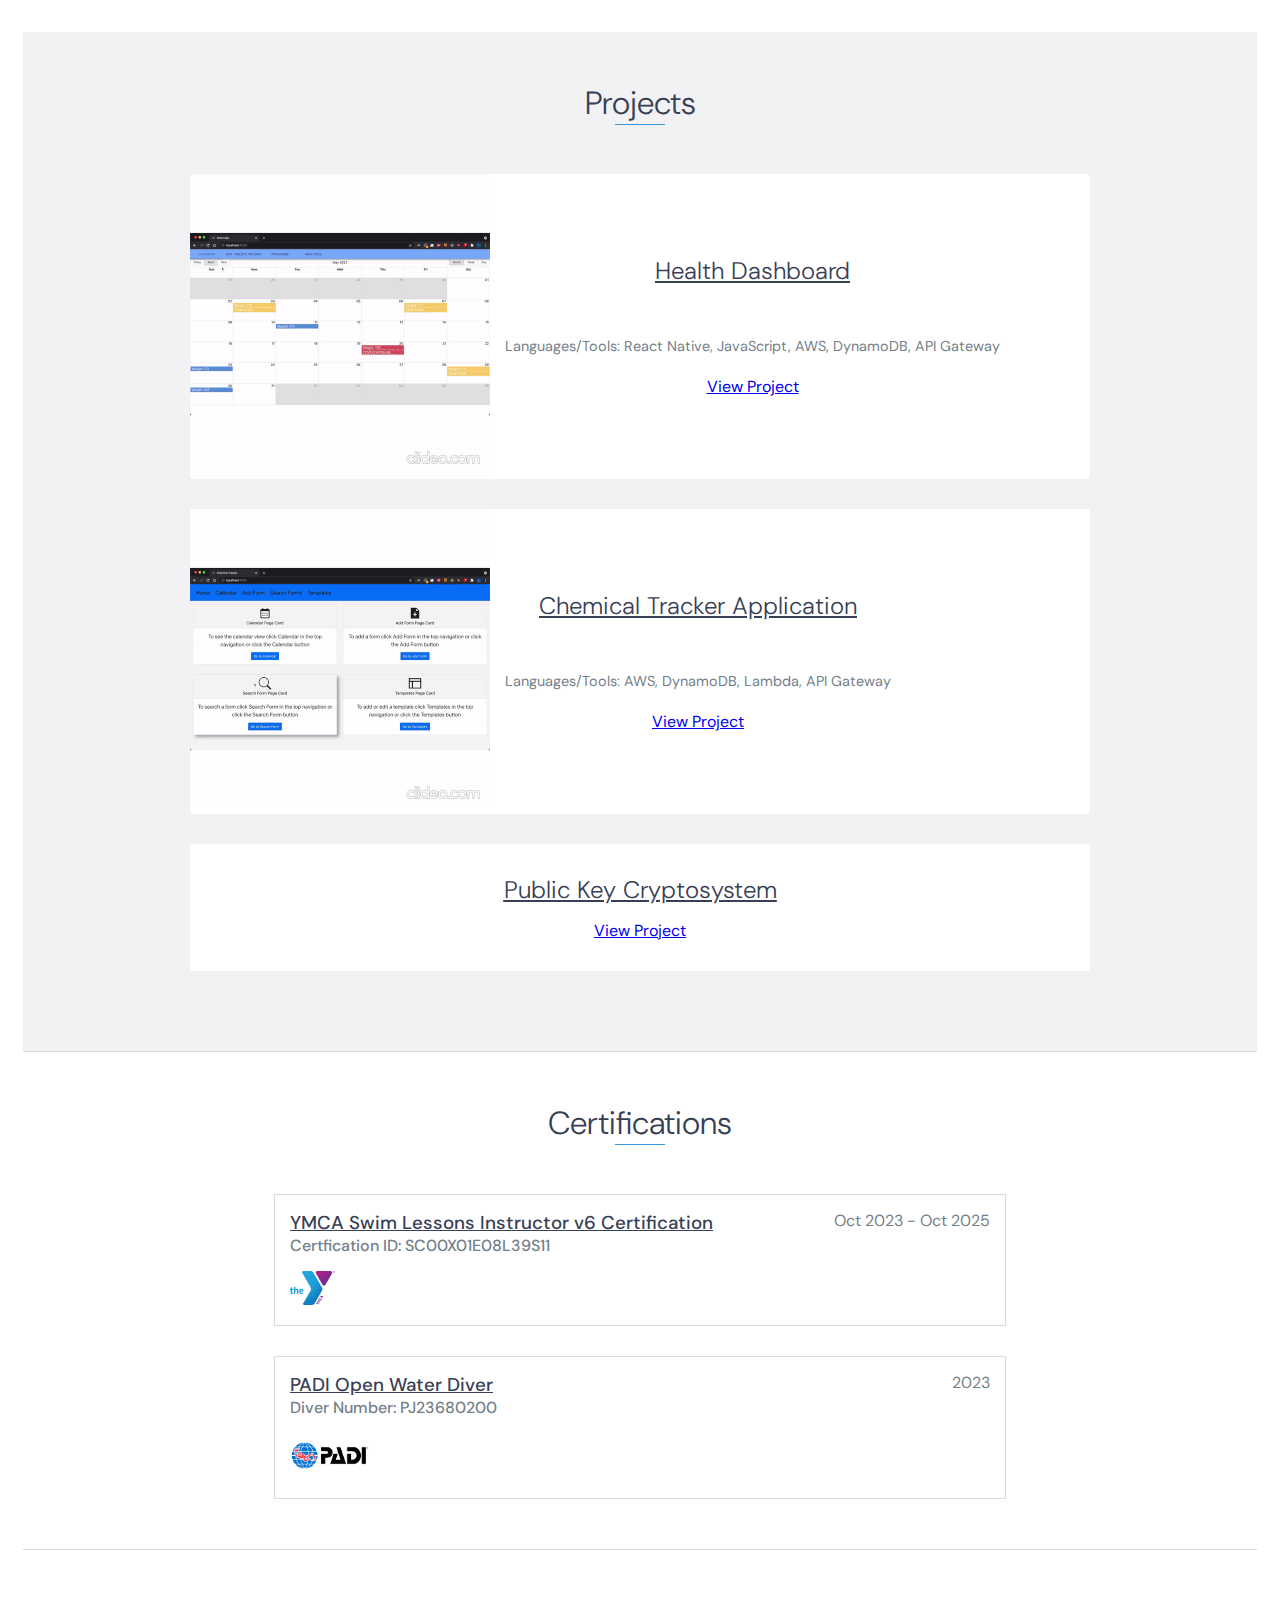
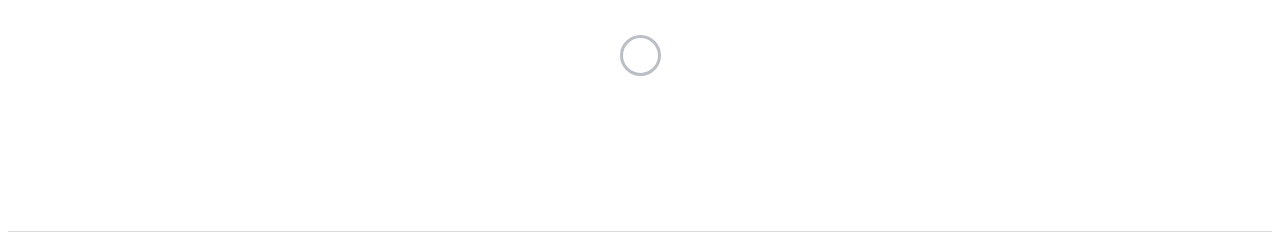
==== commit 6fe3aa0d: "add ymca job" ====
--- a/index.html
+++ b/index.html
@@ -125,7 +125,7 @@
     <div id="experience" class="background-alt">
         <h2 class="heading">Experience</h2>
         <div id="experience-timeline">
-            <div data-date="June 2022 – present">
+            <div data-date="Jun 2022 – present">
                 <a href="https://www.genesys.com" target="_blank"><h3><u>Genesys</u></h3></a>
                 <p style="color:#808080">
                 Remote
@@ -135,7 +135,17 @@
                     <a href="https://www.genesys.com" target="_blank"><img src="images/genesys.png" width="130"/></a>
                 </p>
             </div>
-            <div data-date="July 2021 – January 2022">
+            <!-- <div data-date="Sep 2023 – present">
+                <a href="https://ymcahouston.org/" target="_blank"><h3><u>YMCA of Greater Houston</u></h3></a>
+                <p style="color:#808080">
+                Houston, TX
+                </p>
+                <h4>Swim Instructor</h4>
+                <p>
+                    <a href="https://ymcahouston.org/" target="_blank"><img src="images/ymca.png" width="50"/></a>
+                </p>
+            </div> -->
+            <div data-date="Jul 2021 – Jan 2022">
                 <a href="https://blueprintprep.com" target="_blank"><h3><u>Blueprint Test Prep</u></h3></a>
                 <p style="color:#808080">
                 Remote
@@ -302,7 +312,7 @@
         <h2 class="heading">Certifications</h2>
         <div class="education-block">
             <a href="https://lcdc.yexchange.org/Verify/Cert?cid=SC00X01E08L39S11" target="_blank"><h3><u>YMCA Swim Lessons Instructor v6 Certification</u></h3></a>
-            <span class="education-date">2023-2025</span>
+            <span class="education-date">Oct 2023 - Oct 2025</span>
             <h4> Certfication ID: SC00X01E08L39S11</h4>
             <a href="https://lcdc.yexchange.org/Verify/Cert?cid=SC00X01E08L39S11" target="_blank"><img src="images/ymca.png" width="45"/></a>
         </div>
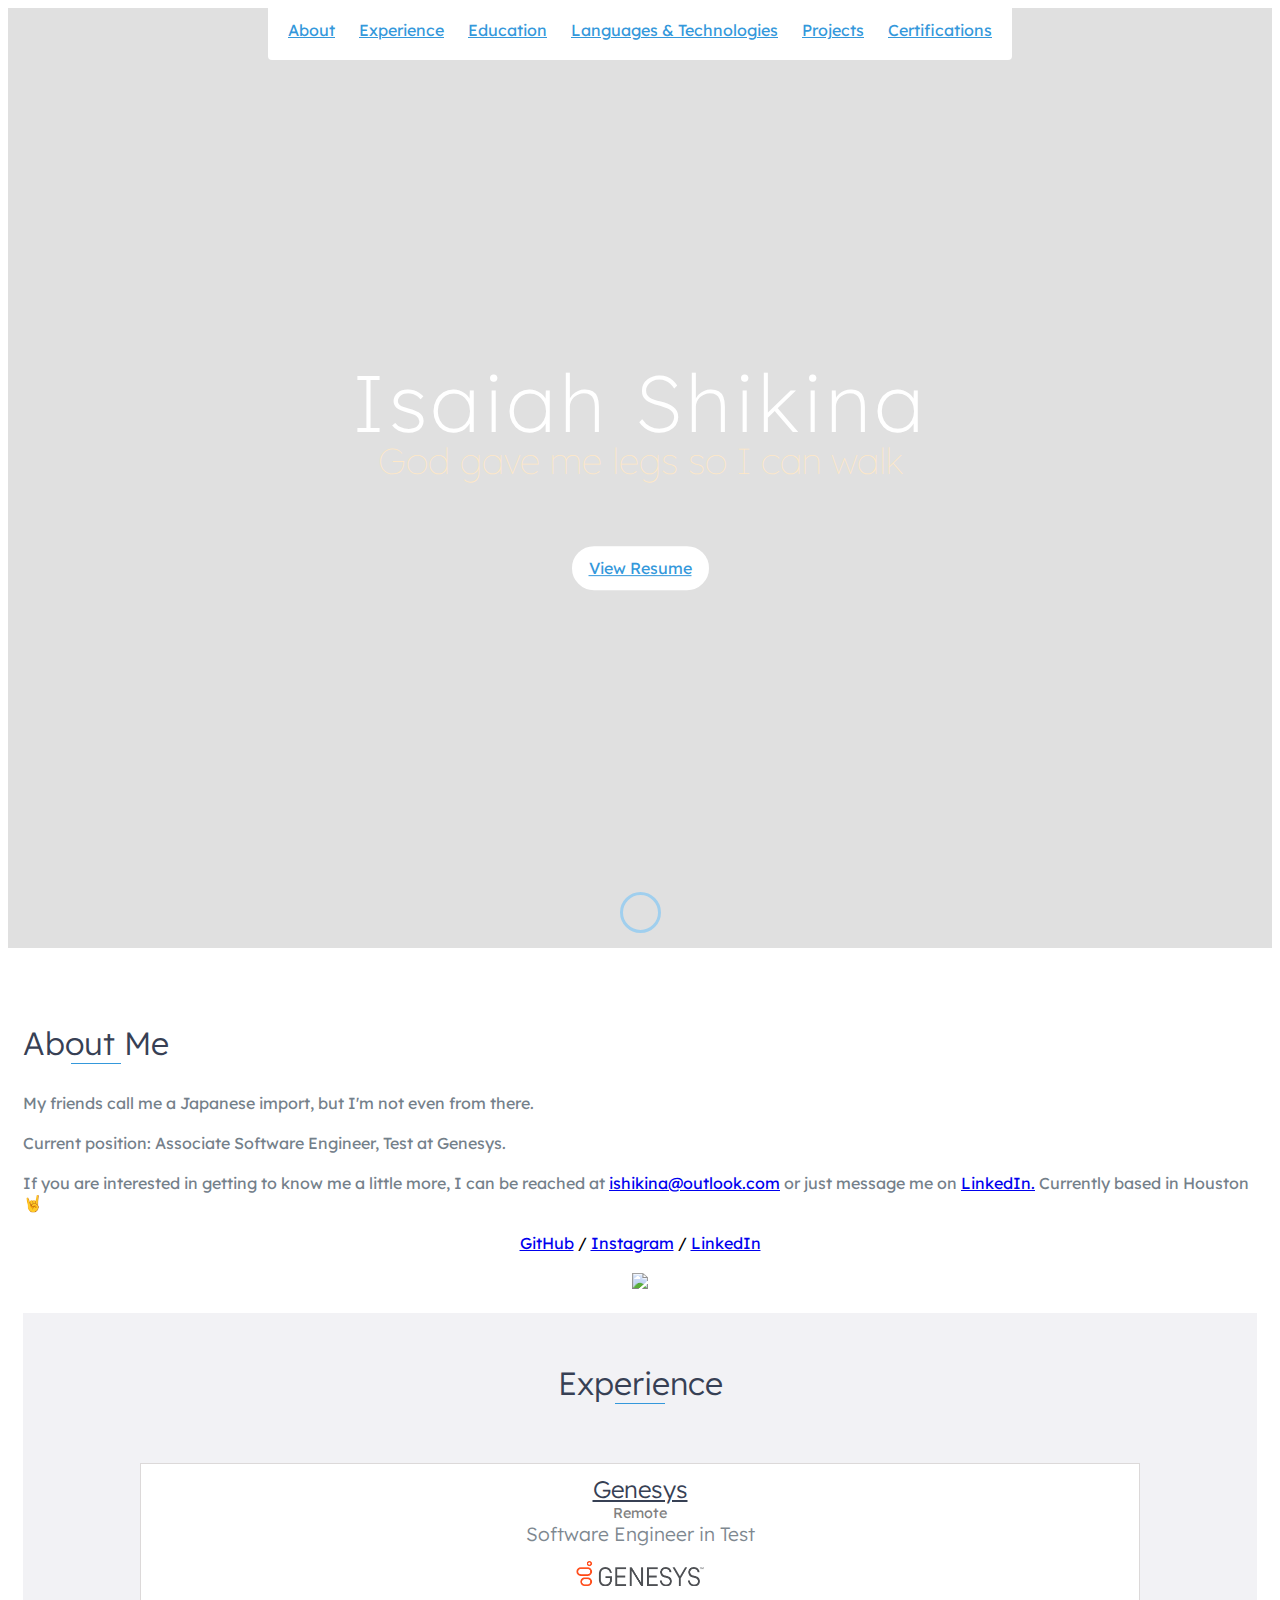
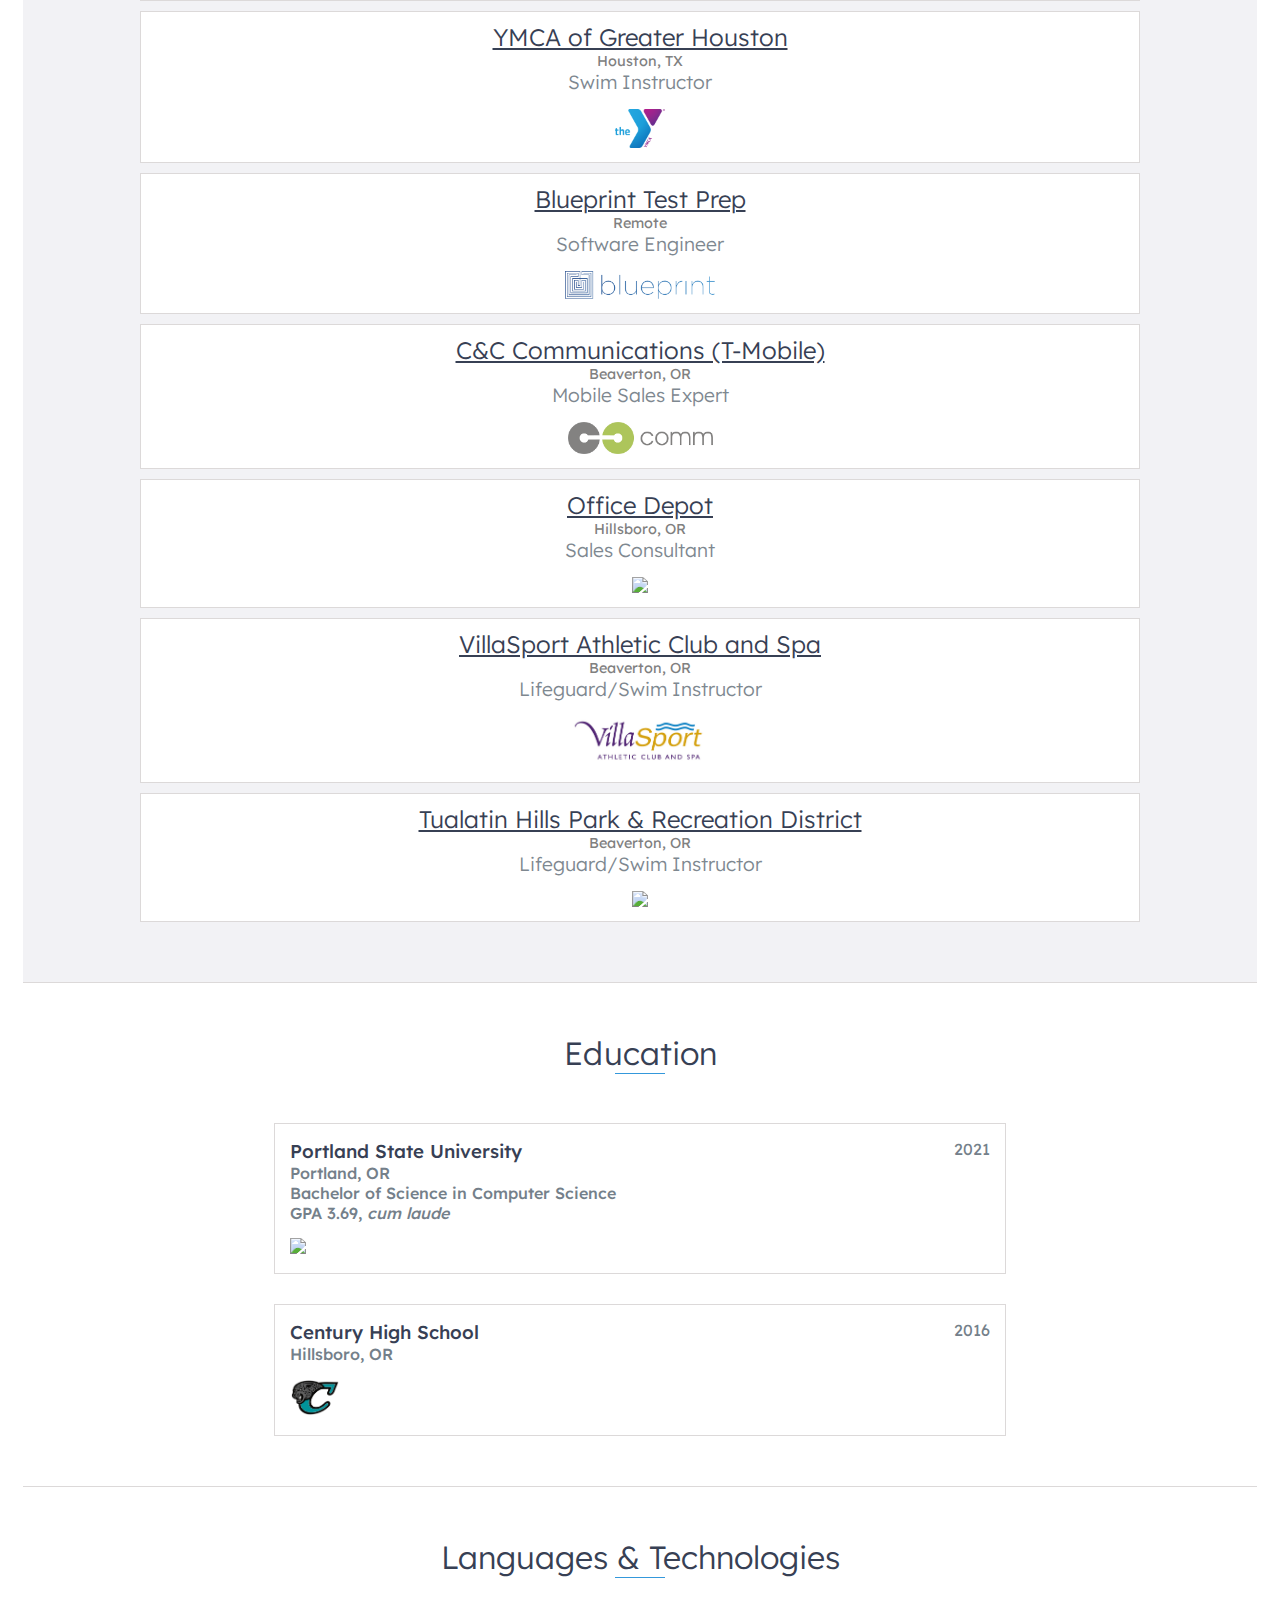
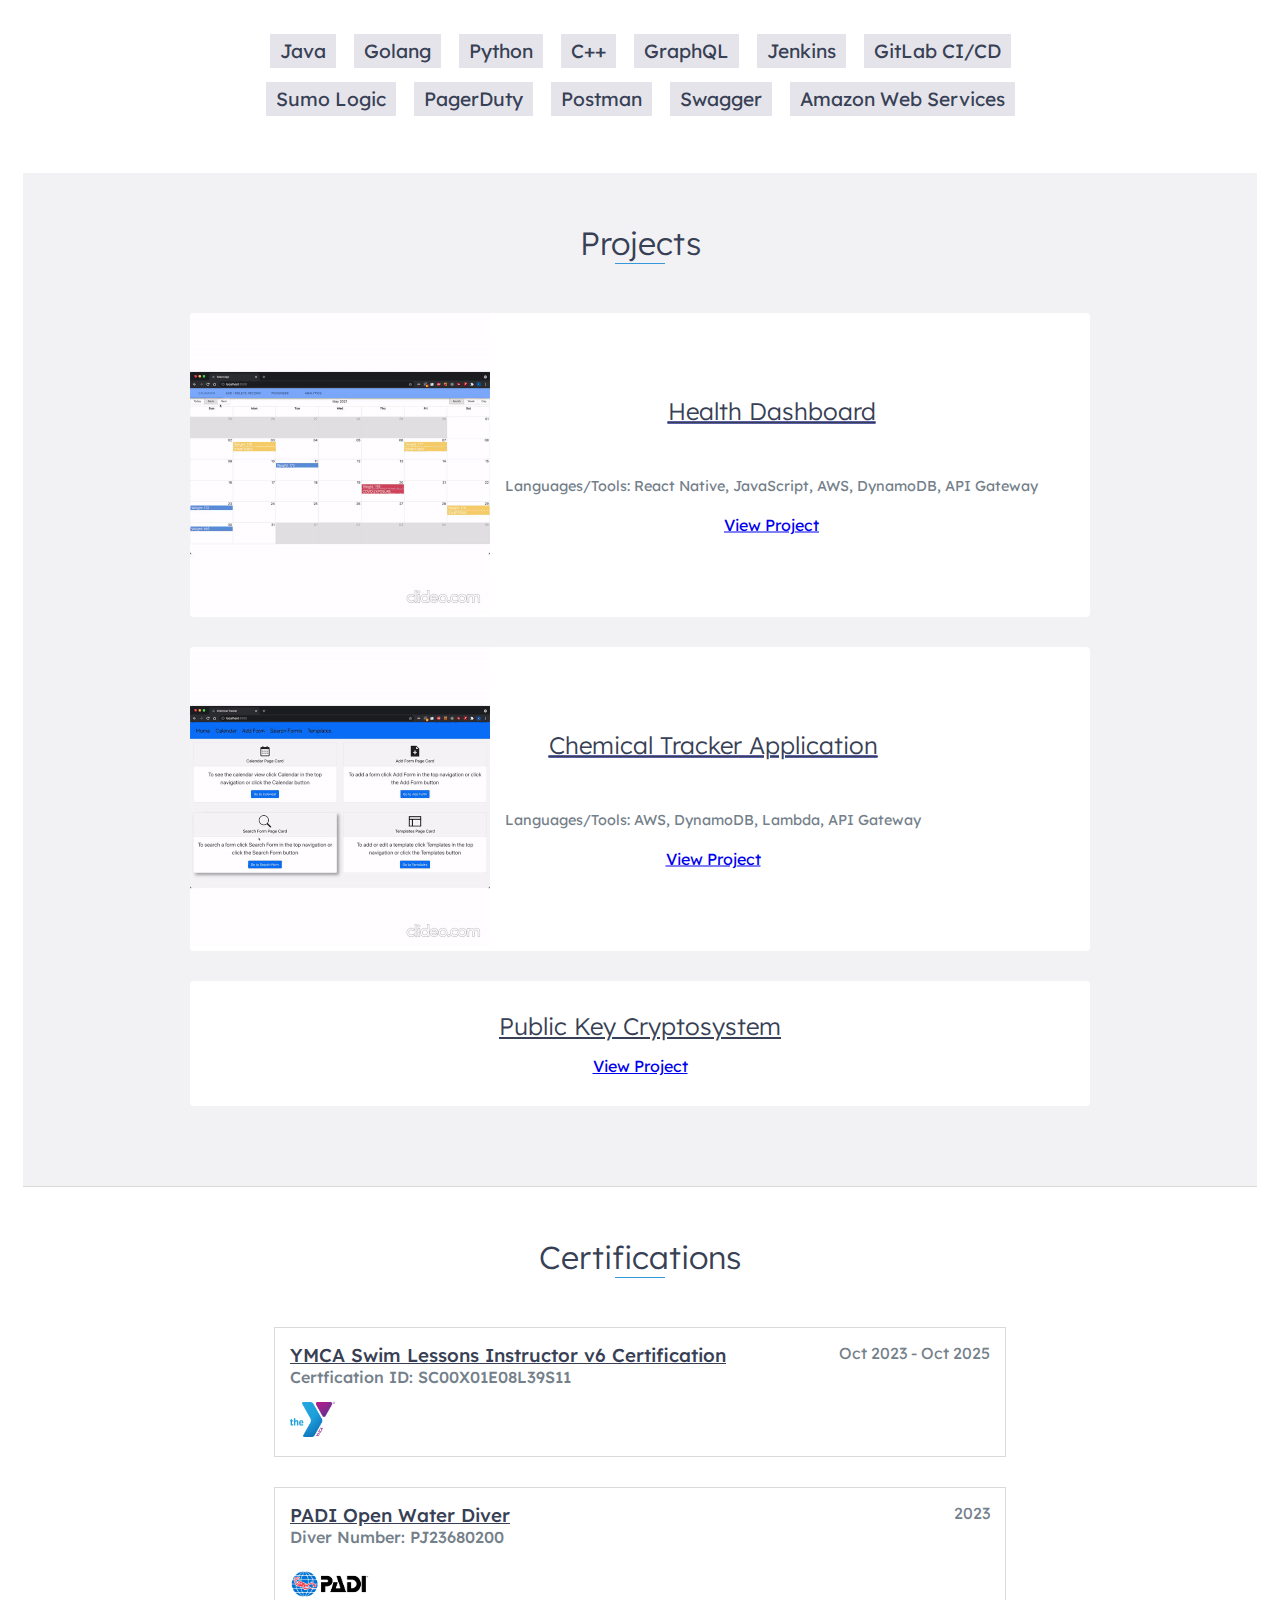
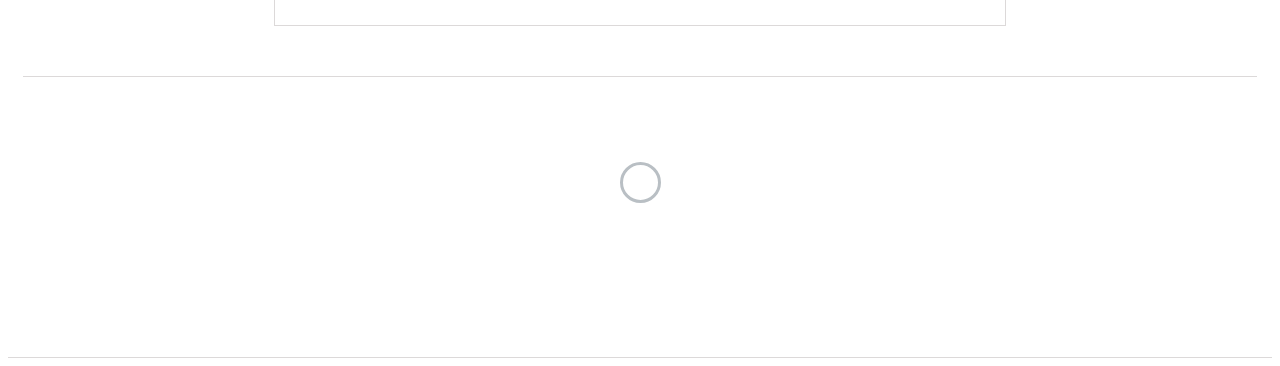
==== commit 3eef2e1a: "add font support" ====
--- a/index.html
+++ b/index.html
@@ -12,7 +12,7 @@
     <link rel="stylesheet" href="libs/font-awesome/css/font-awesome.min.css">
     <link href="css/bootstrap.min.css" rel="stylesheet">
     <link href="css/styles.css" rel="stylesheet">
-    <link href='https://fonts.googleapis.com/css?family=Lexend'>
+    <link href='https://fonts.googleapis.com/css?family=Lexend' rel='stylesheet'>
     <link href='https://fonts.googleapis.com/css?family=Lexend Deca' rel='stylesheet'>
     <link href='https://fonts.googleapis.com/css?family=Poppins' rel='stylesheet'>
 </head>
@@ -135,7 +135,7 @@
                     <a href="https://www.genesys.com" target="_blank"><img src="images/genesys.png" width="130"/></a>
                 </p>
             </div>
-            <!-- <div data-date="Sep 2023 – present">
+            <div data-date="Sep 2023 – present">
                 <a href="https://ymcahouston.org/" target="_blank"><h3><u>YMCA of Greater Houston</u></h3></a>
                 <p style="color:#808080">
                 Houston, TX
@@ -144,7 +144,7 @@
                 <p>
                     <a href="https://ymcahouston.org/" target="_blank"><img src="images/ymca.png" width="50"/></a>
                 </p>
-            </div> -->
+            </div>
             <div data-date="Jul 2021 – Jan 2022">
                 <a href="https://blueprintprep.com" target="_blank"><h3><u>Blueprint Test Prep</u></h3></a>
                 <p style="color:#808080">
--- a/css/styles.css
+++ b/css/styles.css
@@ -33,7 +33,8 @@
   /* color: rgba(42, 65, 141, 0.839); */
 }
 body {
-  font-family: "DM Sans", sans-serif;
+  font-family: 'Lexend Deca';
+  /* font-weight: 50; */
   font-size: 16px;
 }
 body.active {
@@ -276,7 +277,7 @@
   height: 100vh;
   min-height: 500px;
   max-height: 1080px;
-  background: url(../images/taketomi.jpeg);
+  background: url(../images/teamlabs-profile.jpeg);
   background-size: cover;
   padding: 20px;
   overflow: hidden;
@@ -295,16 +296,20 @@
 }
 #lead-content h1 {
   color: #fff;
-  font-weight: 900;
+  /* font-weight: 900; */
+  font-weight: 200;
   font-size: 5em;
+  font-family: 'Lexend Deca';
+  /* font-family: Courier New, monospace; */
   letter-spacing: 0.05em;
   line-height: 0.9em;
 }
 #lead-content h2 {
-  color: #efefef;
-  font-weight: 500;
+  color: #ffe8c7;
+  font-weight: 100;
   font-size: 2.25em;
-  margin-bottom: 15px;
+  font-family: 'Lexend';
+  margin-bottom: 20px;
 }
 #lead-overlay {
   position: absolute;
@@ -315,7 +320,7 @@
   bottom: 0;
   left: 0;
   /* header background filter  */
-  background: rgba(38, 46, 81, 0.179);
+  background: rgba(82, 82, 82, 0.181);
   z-index: 1;
 }
 #lead-down {
@@ -670,7 +675,7 @@
   border-radius: 4px;
   padding: 5px 10px;
   border: none;
-  color: #3498db;
+  color: #efc892;
   font-weight: 700;
   box-shadow: 0 1px 3px rgba(0, 0, 0, 0.12), 0 1px 2px rgba(0, 0, 0, 0.24);
   transition: 0.5s ease all;
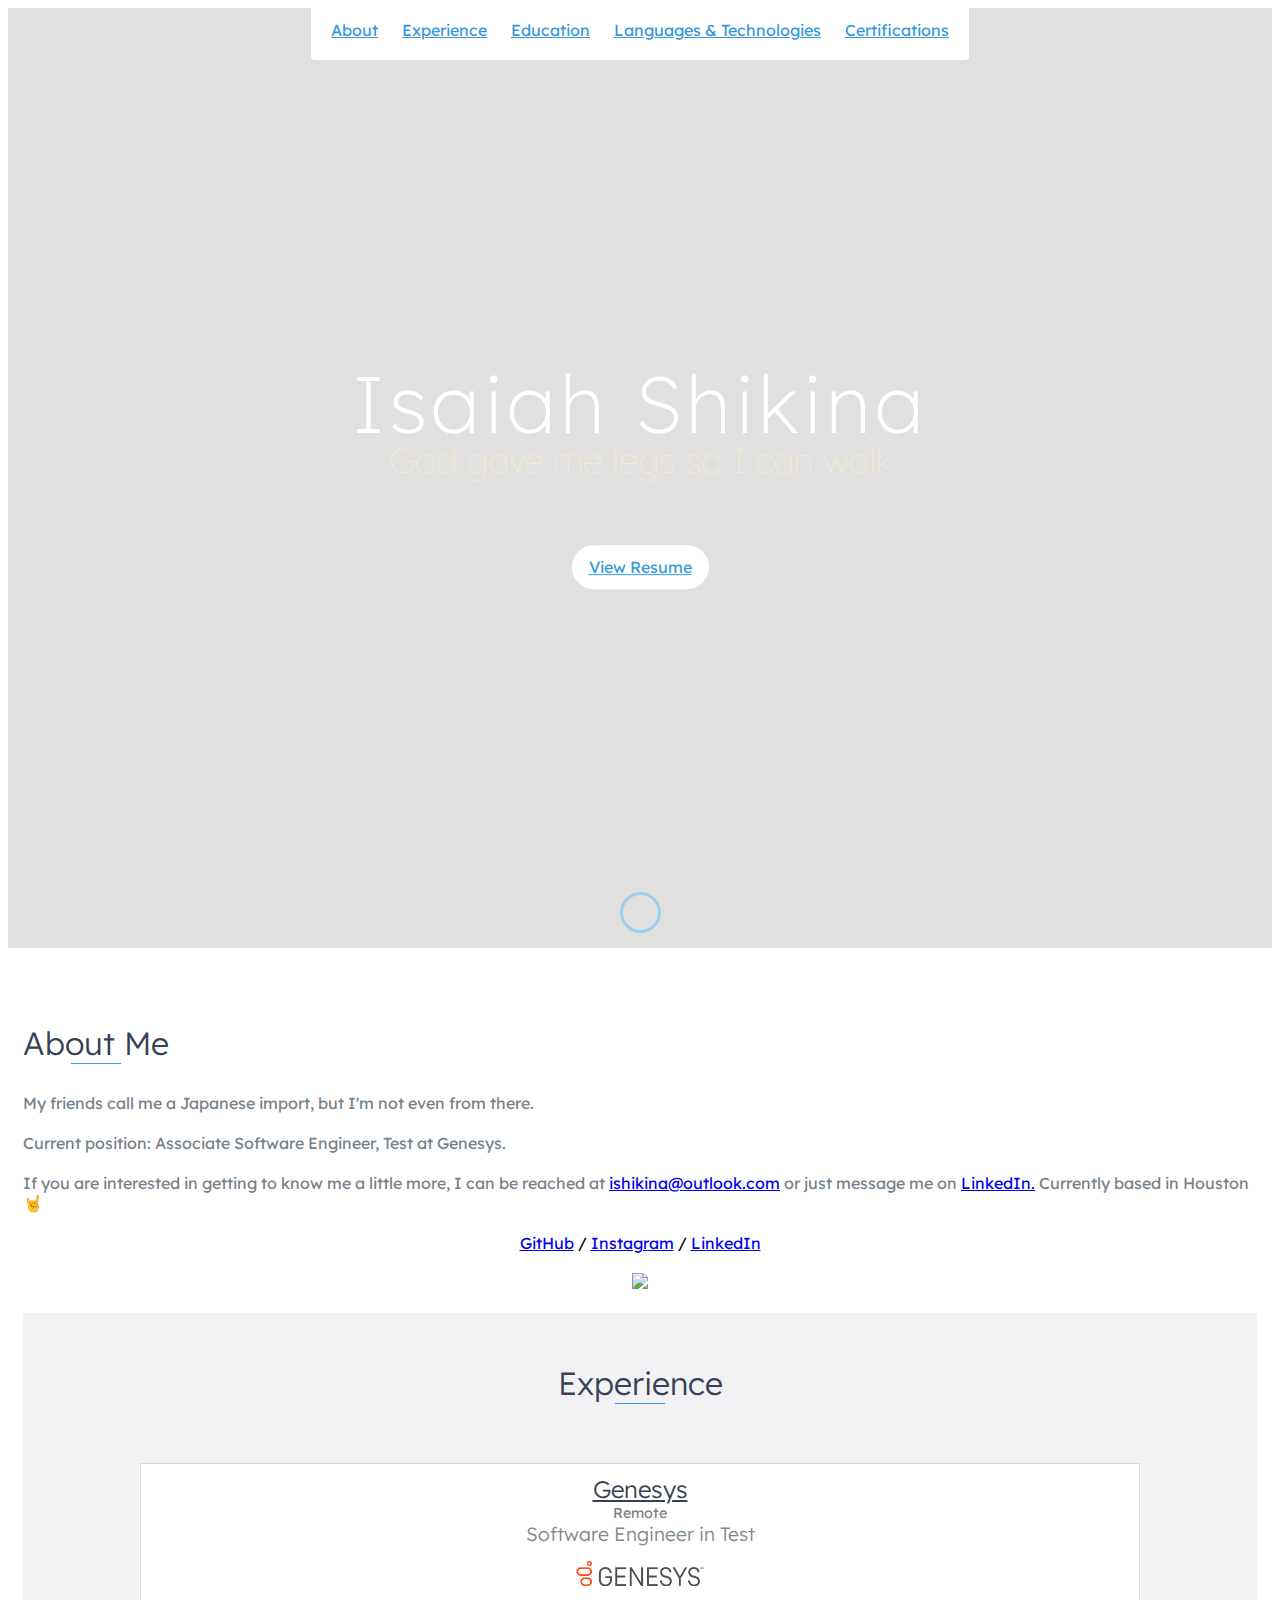
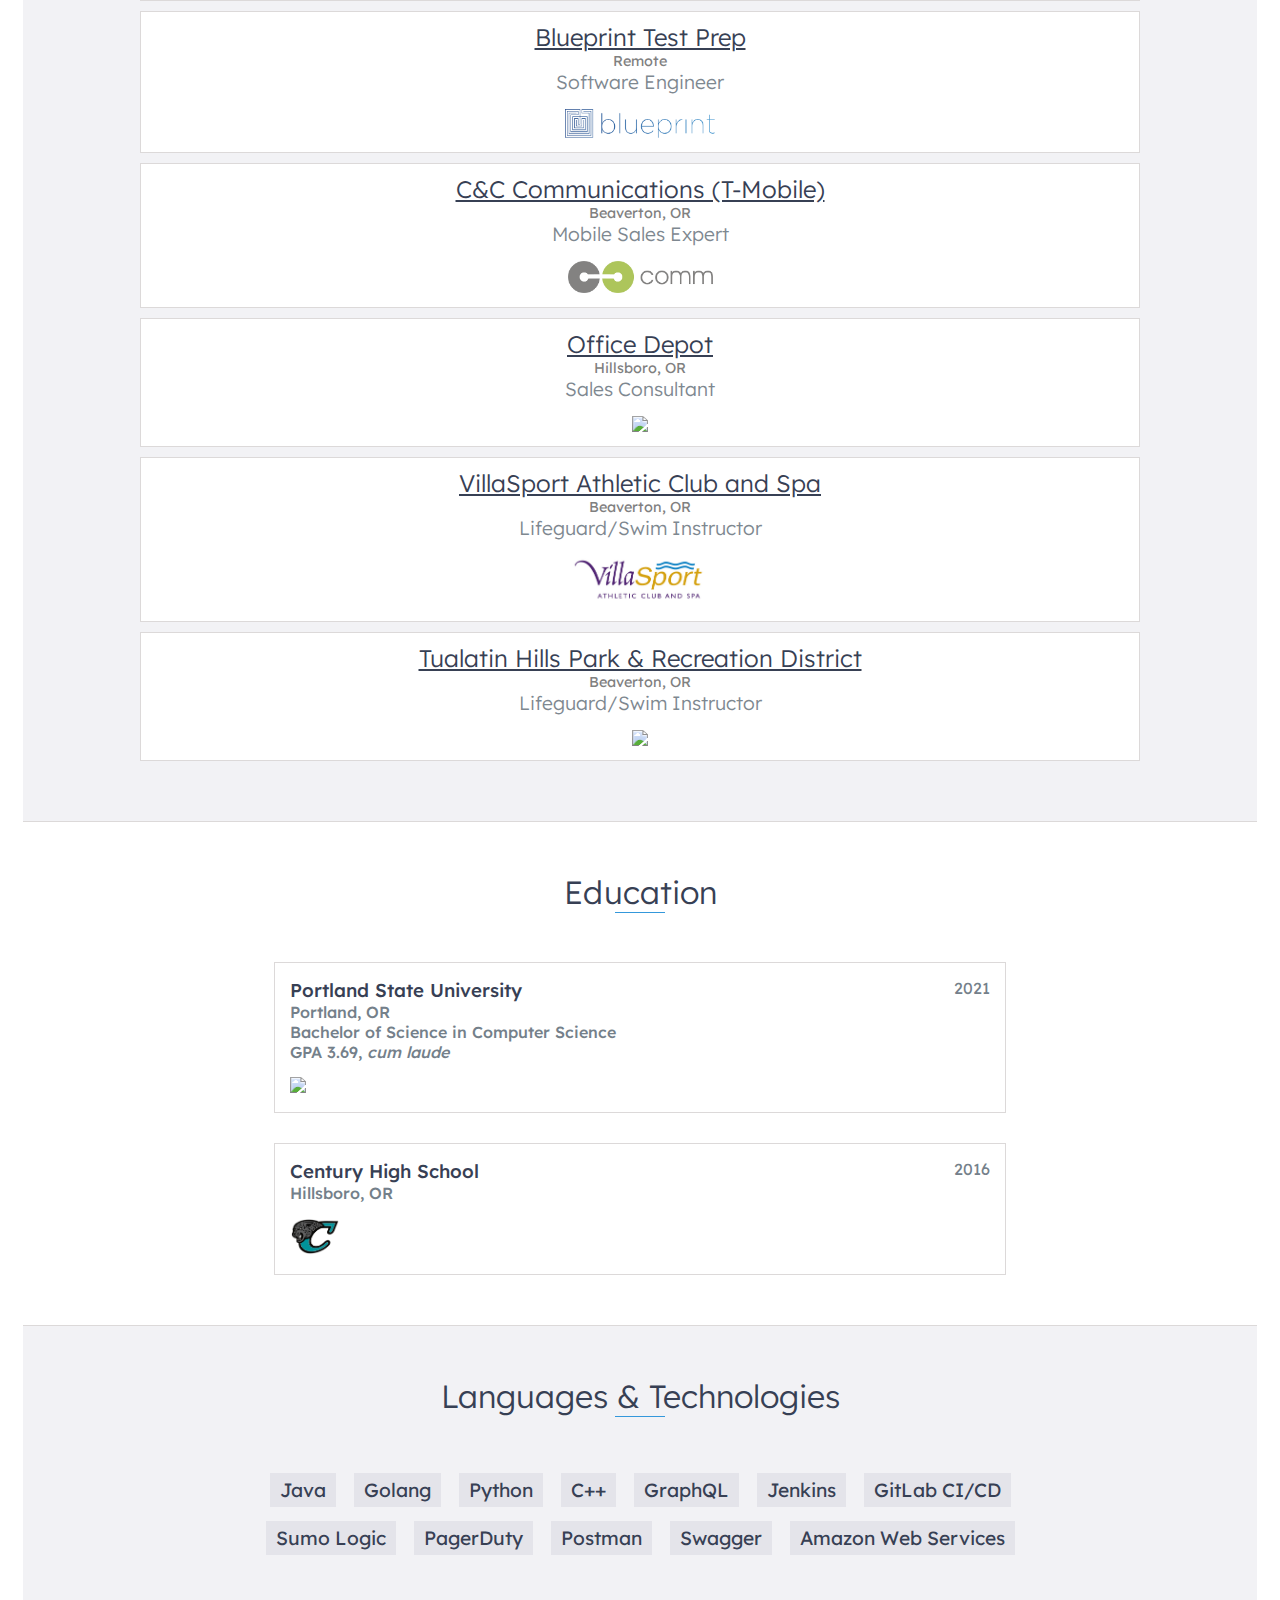
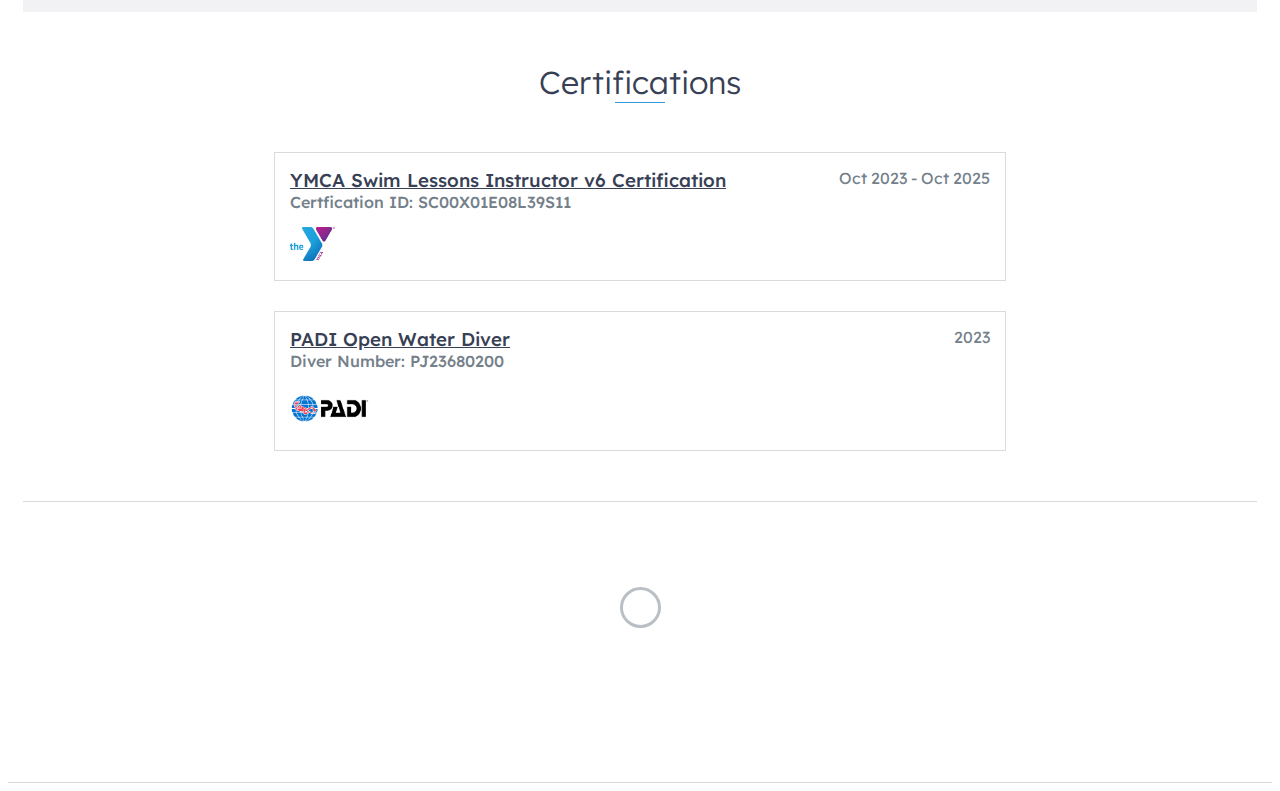
==== commit b513d360: "remove projects" ====
--- a/index.html
+++ b/index.html
@@ -41,9 +41,9 @@
             <li>
                 <a href="#skills">Languages & Technologies</a>
             </li>
-            <li>
+            <!-- <li>
                 <a href="#projects">Projects</a>
-            </li>
+            </li> -->
             <li>
                 <a href="#certifications">Certifications</a>
             </li>
@@ -135,7 +135,7 @@
                     <a href="https://www.genesys.com" target="_blank"><img src="images/genesys.png" width="130"/></a>
                 </p>
             </div>
-            <div data-date="Sep 2023 – present">
+            <!-- <div data-date="Sep 2023 – present">
                 <a href="https://ymcahouston.org/" target="_blank"><h3><u>YMCA of Greater Houston</u></h3></a>
                 <p style="color:#808080">
                 Houston, TX
@@ -144,7 +144,7 @@
                 <p>
                     <a href="https://ymcahouston.org/" target="_blank"><img src="images/ymca.png" width="50"/></a>
                 </p>
-            </div>
+            </div> -->
             <div data-date="Jul 2021 – Jan 2022">
                 <a href="https://blueprintprep.com" target="_blank"><h3><u>Blueprint Test Prep</u></h3></a>
                 <p style="color:#808080">
@@ -226,7 +226,7 @@
     </div>
     <!-- End #education -->
     
-    <div id="skills">
+    <div id="skills" class="background-alt">
         <h2 class="heading">Languages & Technologies</h2>
         <ul>
             <li>Java</li>
@@ -244,20 +244,20 @@
         </ul>
     </div>
 
-    <div id="projects" class="background-alt">
+    <!-- <div id="projects" class="background-alt">
         <h2 class="heading">Projects</h2>
         <div class="container">
             <div class="row">
                 <div class="project shadow-large">
                     <div class="project-image">
                         <a href="https://github.com/ishikina/Health-Dashboard" target="_blank"><img src="images/health.gif"/></a>
-                    </div>
+                    </div> -->
                     <!-- End .project-image -->
-                    <div class="project-info">
+                    <!-- <div class="project-info">
                         <a href="https://github.com/ishikina/Health-Dashboard" target="_blank"><h3><u>Health Dashboard</u></h3></a>
-                        <p>
+                        <p> -->
                             <!-- A health web application for weight watchers. Users can track their weight loss daily and see their progress with chart visuals. Users can also record their peak heartrate to determine a correlation between their weight and heartrate. An analytics tab is provided for users to see their current BMI and how much of a risk COVID-19 might play at their current health. In the era of COVID-19, a feature was also implemented to allow users to log whether or not they are exhibiting COVID-19 symptoms or have been exposed to COVID-19. -->
-                            <br><br>
+                            <!-- <br><br>
                             Languages/Tools:
                             React Native,
                             JavaScript,
@@ -267,20 +267,20 @@
                         </p>
                         <br>
                         <a href="https://github.com/ishikina/Health-Dashboard" target="_blank">View Project</a>
-                    </div>
+                    </div> -->
                     <!-- End .project-info -->
-                </div>
+                <!-- </div> -->
                 <!-- End .project -->
-                <div class="project shadow-large">
+                <!-- <div class="project shadow-large">
                     <div class="project-image">
                         <a href="https://github.com/PSU-Capstone-hello-world/golfCourse-chemTracker" target="_blank"><img src="images/chemapp.gif"/></a>
-                    </div>
+                    </div> -->
                     <!-- End .project-image -->
-                    <div class="project-info">
+                    <!-- <div class="project-info">
                         <a href="https://github.com/PSU-Capstone-hello-world/golfCourse-chemTracker" target="_blank"><h3><u>Chemical Tracker Application</u></h3></a>
-                        <p>
+                        <p> -->
                             <!-- Collaborated with a team of eight members for senior project and developed a web platform to organize a company's regulation documents. We provided a cloud solution using AWS. As part of the back end team, I deployed and integrated the API with DynamoDB and Lambda. Unit and integration tests were also conducted to ensure REST methods were validated with the database. -->
-                            <br><br>
+                            <!-- <br><br>
                             Languages/Tools:
                             AWS,
                             DynamoDB,
@@ -289,24 +289,24 @@
                         </p>
                         <br>
                         <a href="https://github.com/PSU-Capstone-hello-world/golfCourse-chemTracker" target="_blank">View Project</a>
-                    </div>
+                    </div> -->
                     <!-- End .project-info -->
-                </div>
-                <div class="project no-image">
+                <!-- </div>
+                <div class="project no-image"> -->
                     <!-- End .project-image -->
-                    <div class="project-info">
+                    <!-- <div class="project-info">
                         <a href="https://github.com/ishikina/Public-Key-Cryptosystem" target="_blank"><h3><u>Public Key Cryptosystem</u></h3></a>
-                        <p>
+                        <p> -->
                             <!-- Asymetric key system in which the public and private keys are generated using an algorithm posted by the Diffie-Hellman Group Exchange which was developed by Menzes from the "Handbook of Applied Cryptography." -->
-                        </p>
+                        <!-- </p>
                         <a href="https://github.com/ishikina/Public-Key-Cryptosystem" target="_blank">View Project</a>
-                    </div>
+                    </div> -->
                     <!-- End .project-info -->
-                </div>
+                <!-- </div> -->
                 <!-- End .project -->
-            </div>
-        </div>
-    </div>
+            <!-- </div>
+        </div>
+    </div> -->
     <!-- End #projects -->
     <div id="certifications">
         <h2 class="heading">Certifications</h2>
--- a/css/styles.css
+++ b/css/styles.css
@@ -306,8 +306,8 @@
 }
 #lead-content h2 {
   color: #ffe8c7;
-  font-weight: 100;
-  font-size: 2.25em;
+  font-weight: 30;
+  font-size: 2.15em;
   font-family: 'Lexend';
   margin-bottom: 20px;
 }
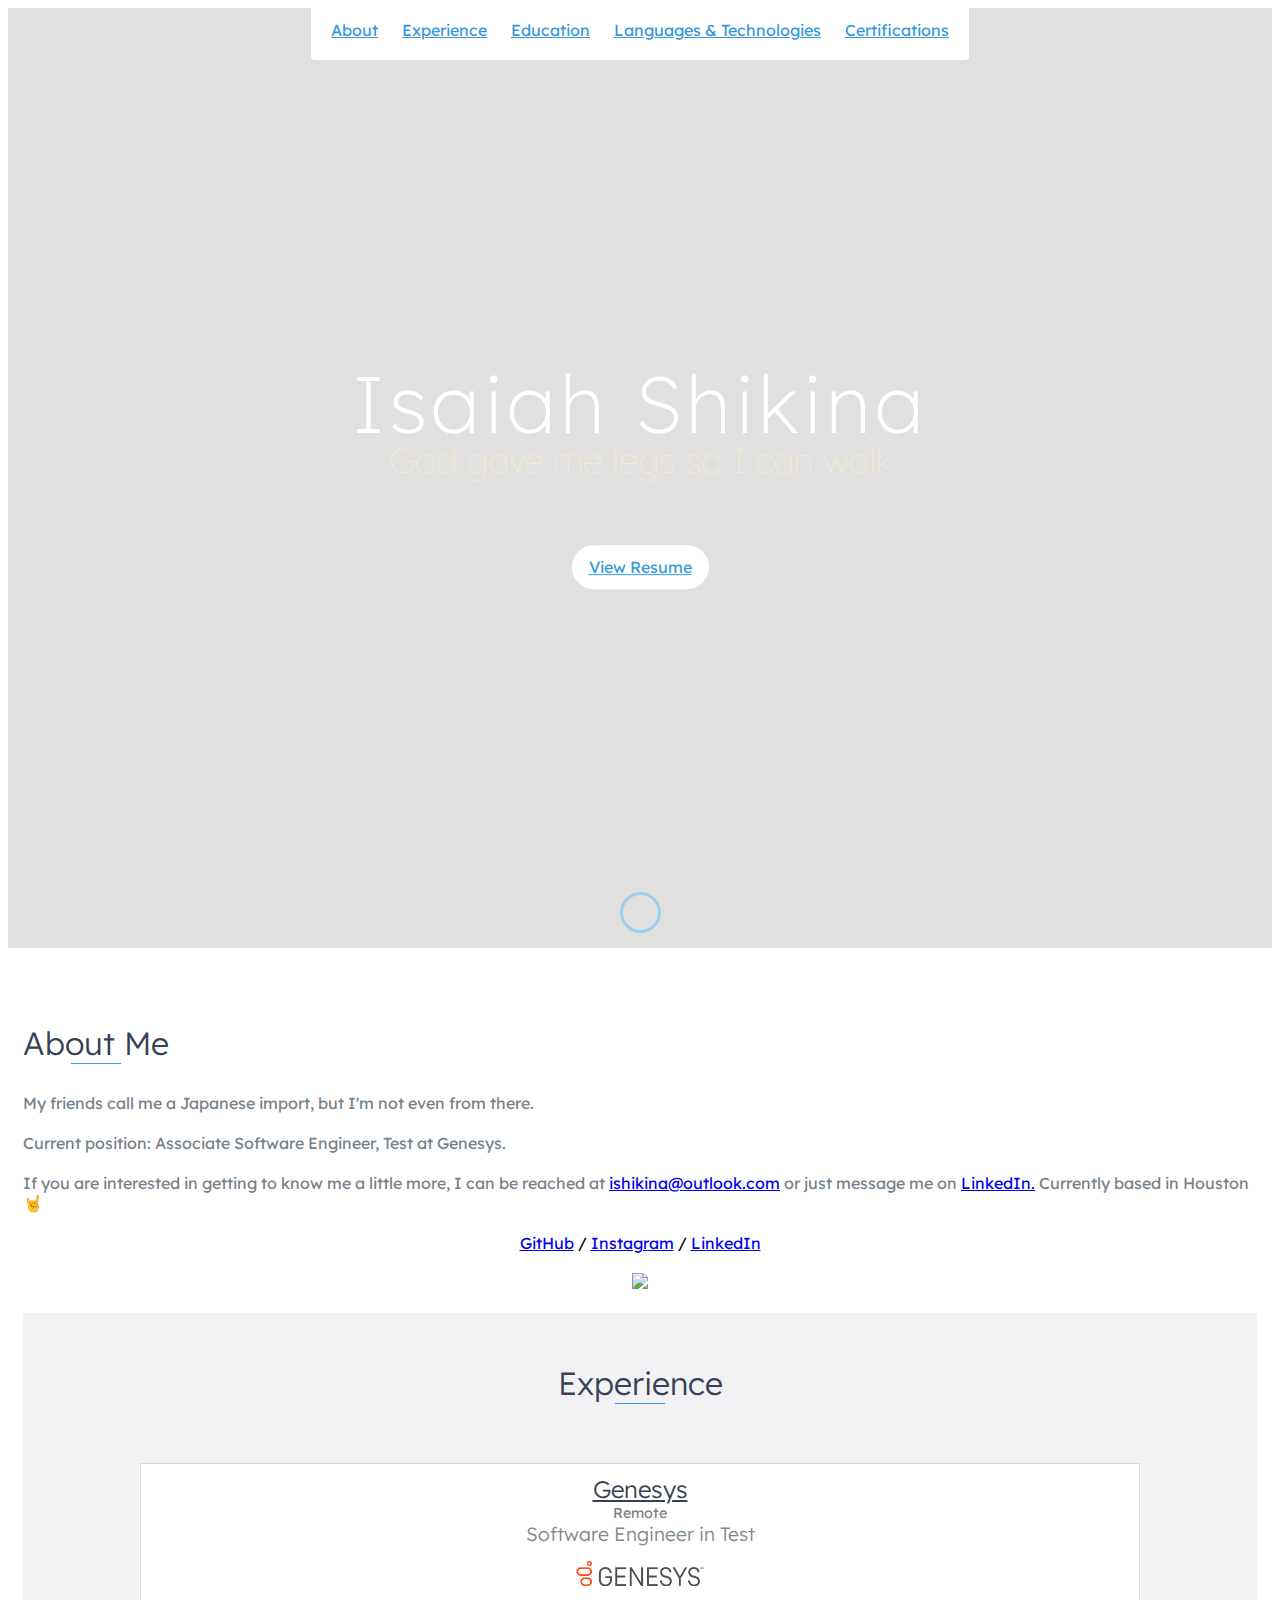
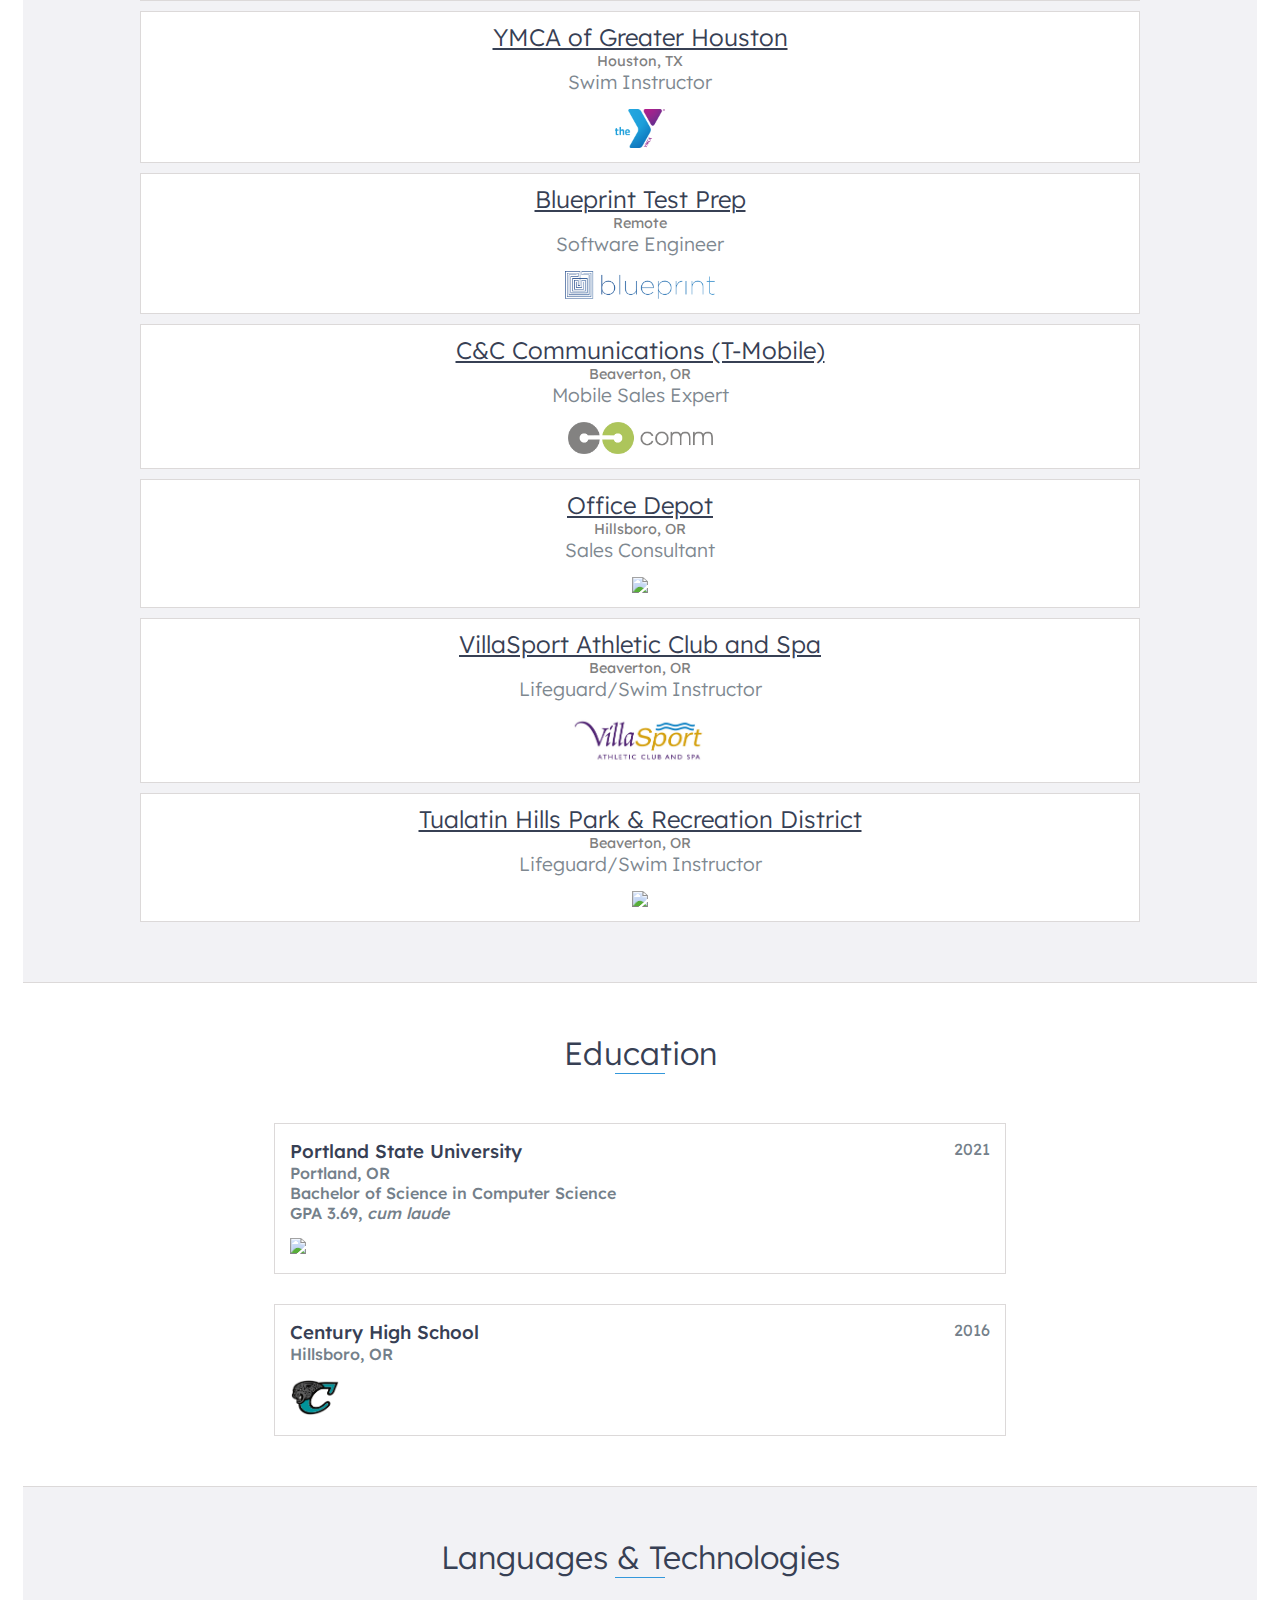
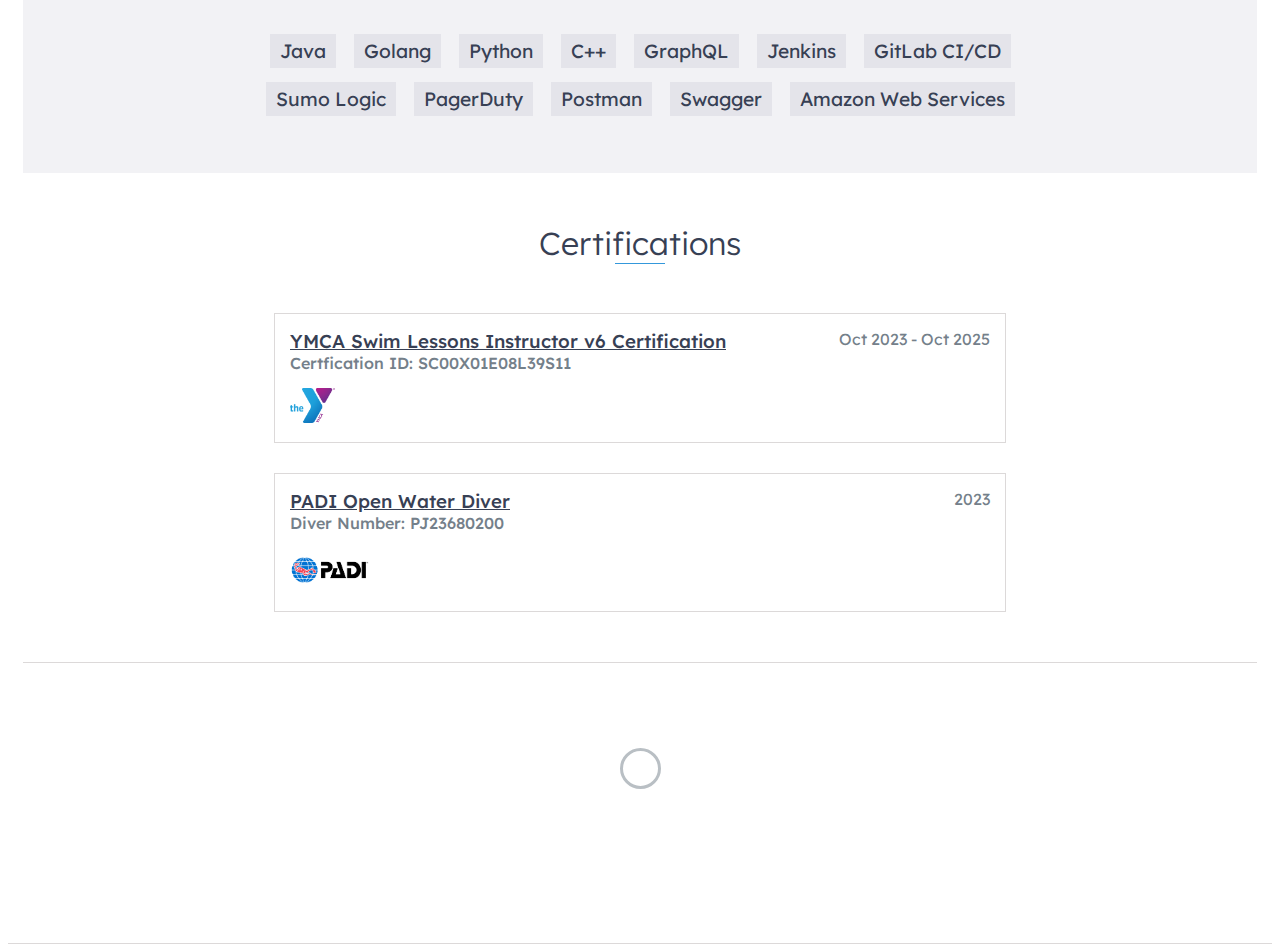
==== commit f5974deb: "add ymca" ====
--- a/index.html
+++ b/index.html
@@ -135,7 +135,7 @@
                     <a href="https://www.genesys.com" target="_blank"><img src="images/genesys.png" width="130"/></a>
                 </p>
             </div>
-            <!-- <div data-date="Sep 2023 – present">
+            <div data-date="Sep 2023 – present">
                 <a href="https://ymcahouston.org/" target="_blank"><h3><u>YMCA of Greater Houston</u></h3></a>
                 <p style="color:#808080">
                 Houston, TX
@@ -144,7 +144,7 @@
                 <p>
                     <a href="https://ymcahouston.org/" target="_blank"><img src="images/ymca.png" width="50"/></a>
                 </p>
-            </div> -->
+            </div>
             <div data-date="Jul 2021 – Jan 2022">
                 <a href="https://blueprintprep.com" target="_blank"><h3><u>Blueprint Test Prep</u></h3></a>
                 <p style="color:#808080">
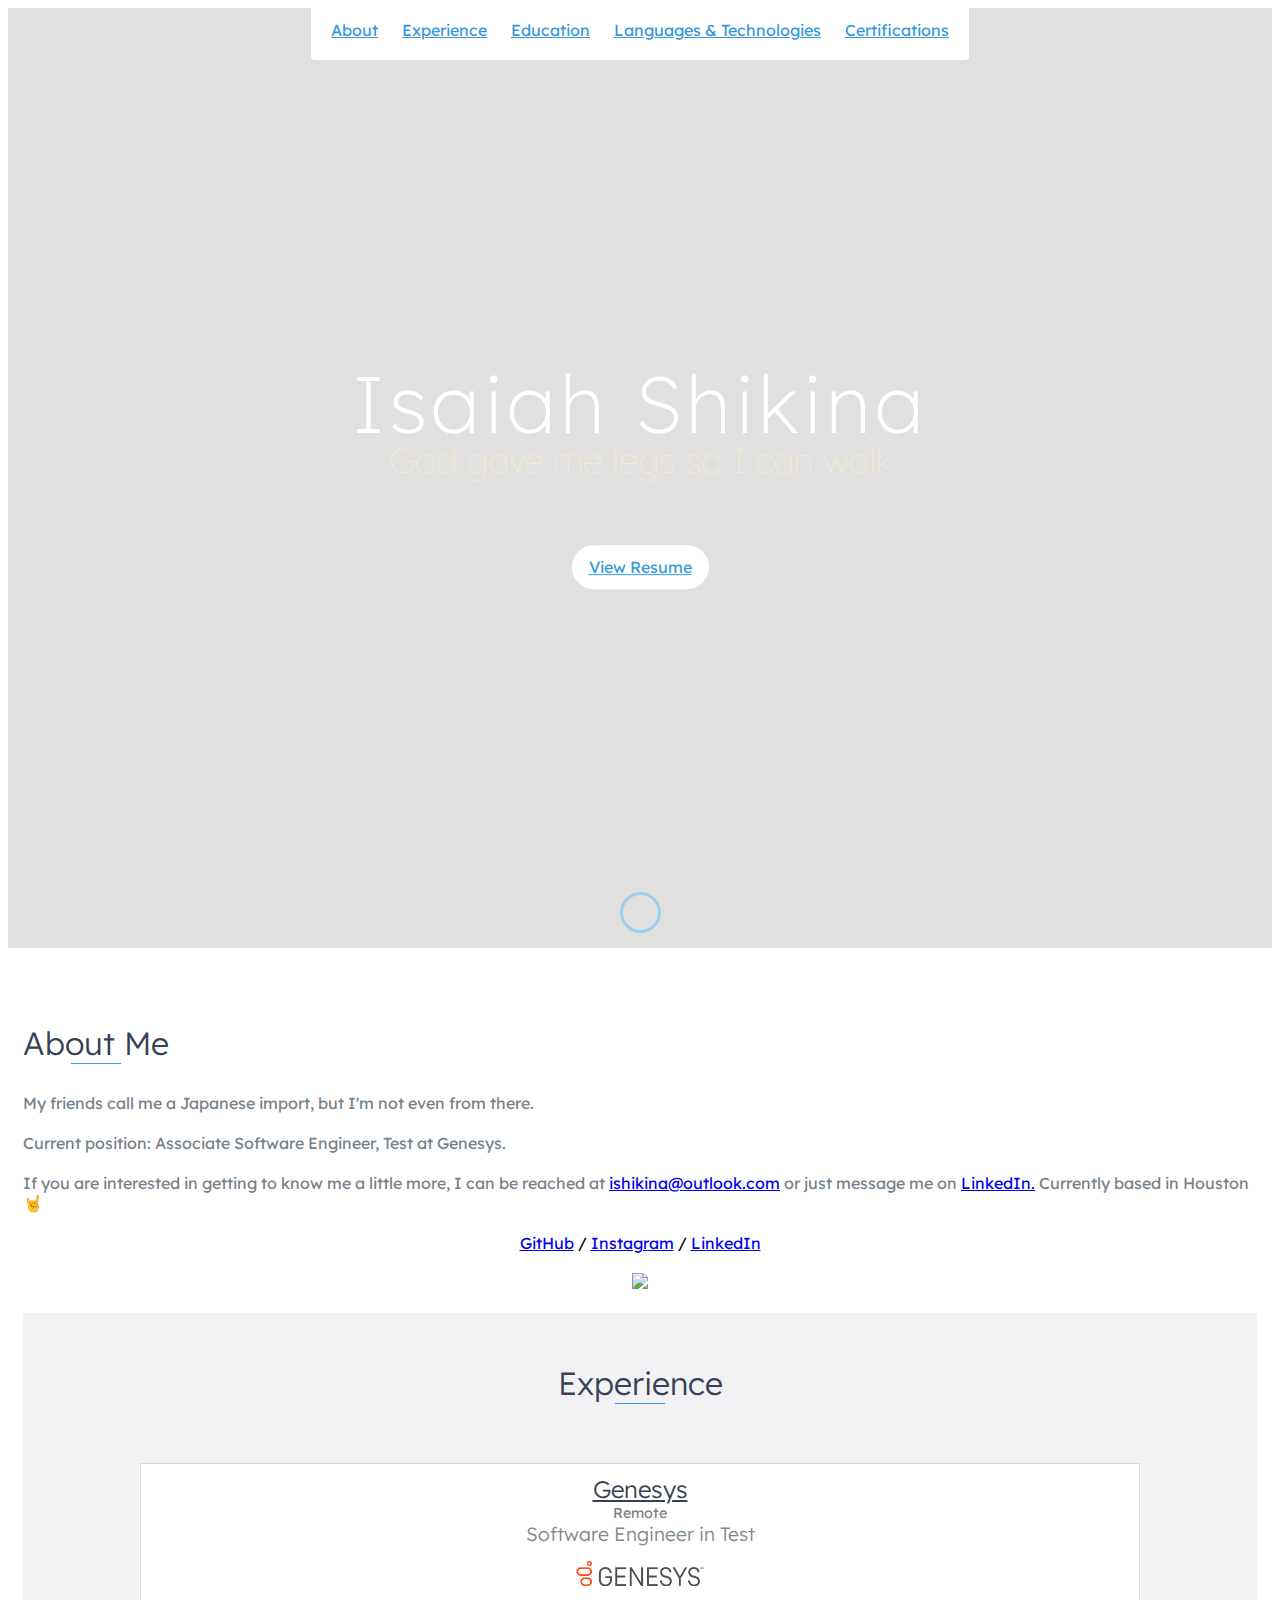
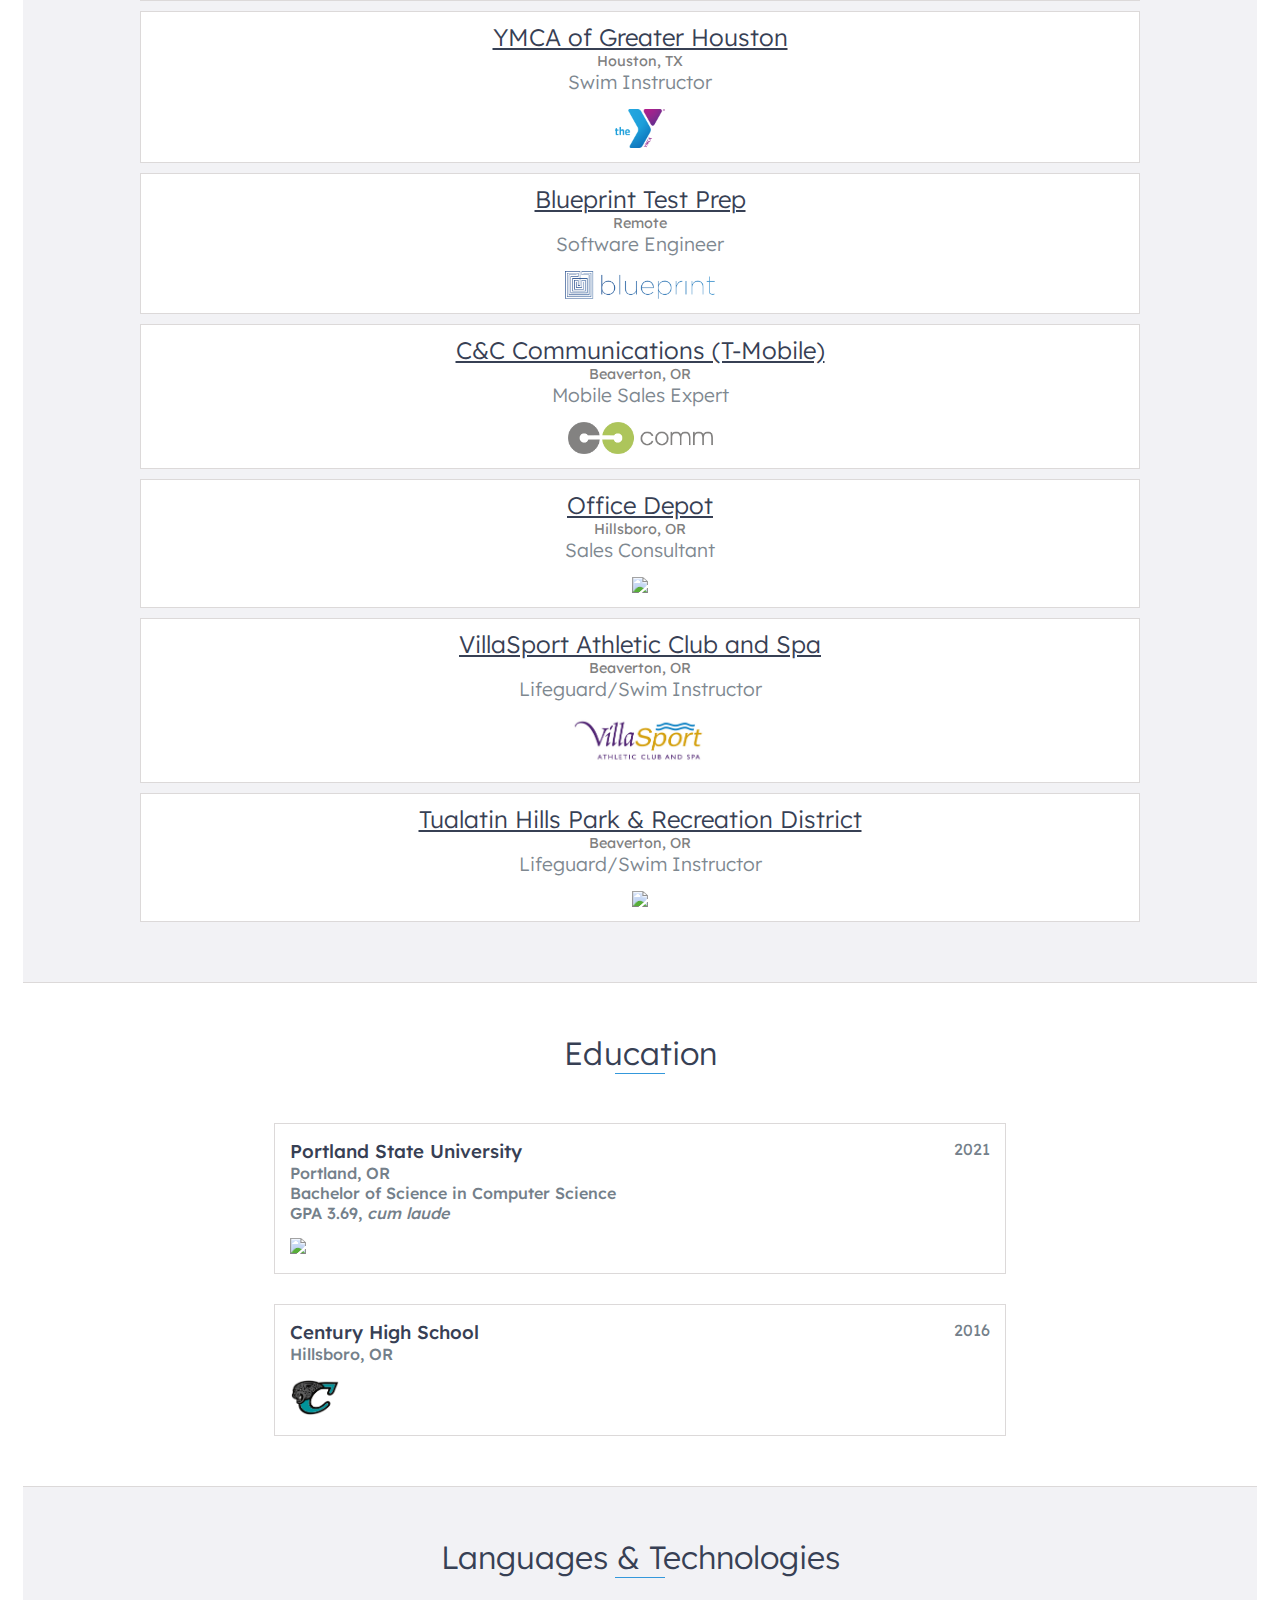
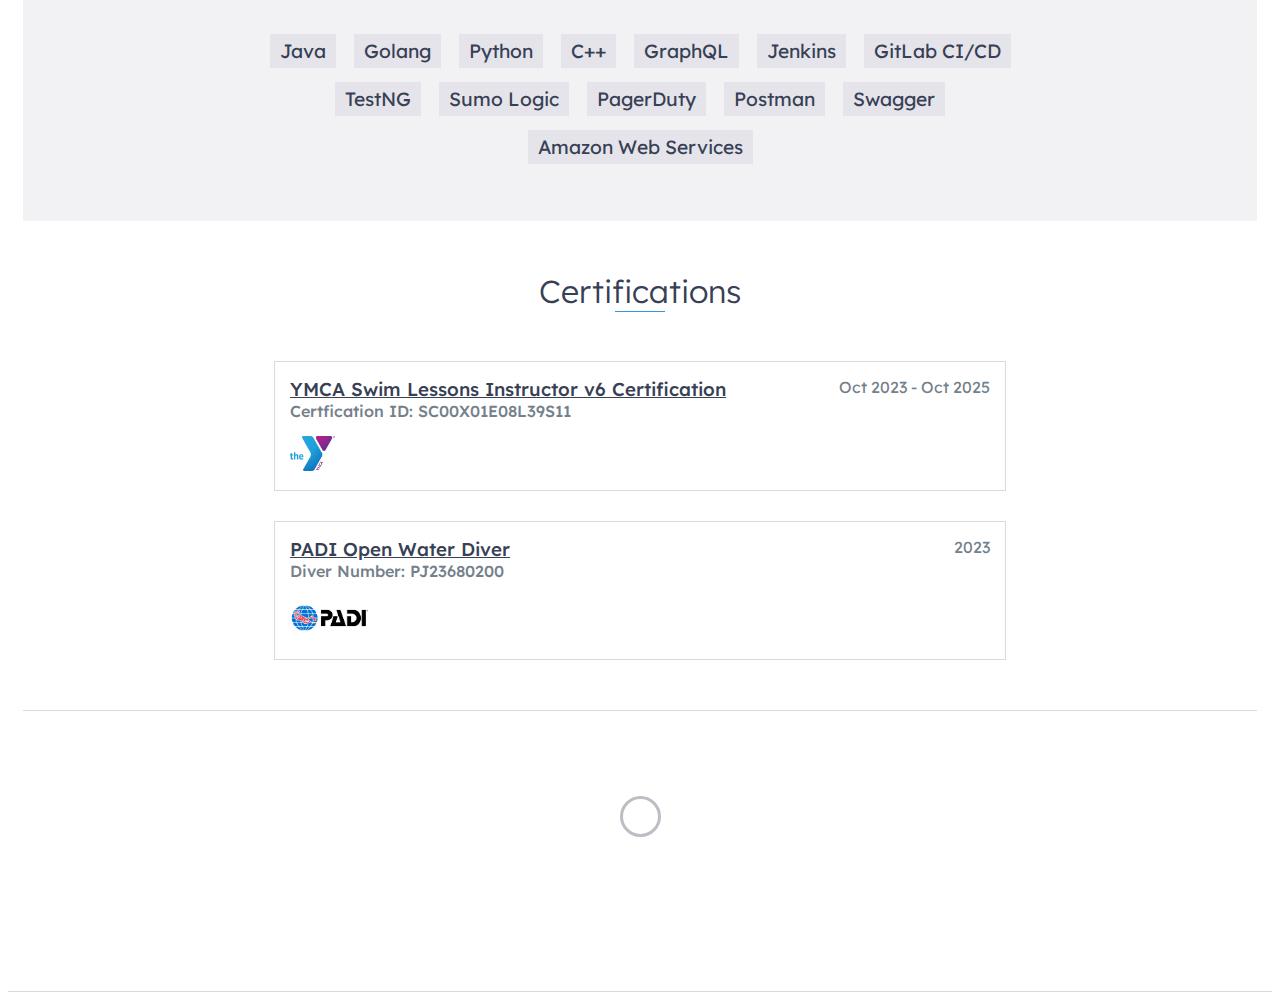
==== commit f11d1785: "add testng" ====
--- a/index.html
+++ b/index.html
@@ -236,6 +236,7 @@
             <li>GraphQL</li>
             <li>Jenkins</li>
             <li>GitLab CI/CD</li>
+            <li>TestNG</li>
             <li>Sumo Logic</li>
             <li>PagerDuty</li>
             <li>Postman</li>
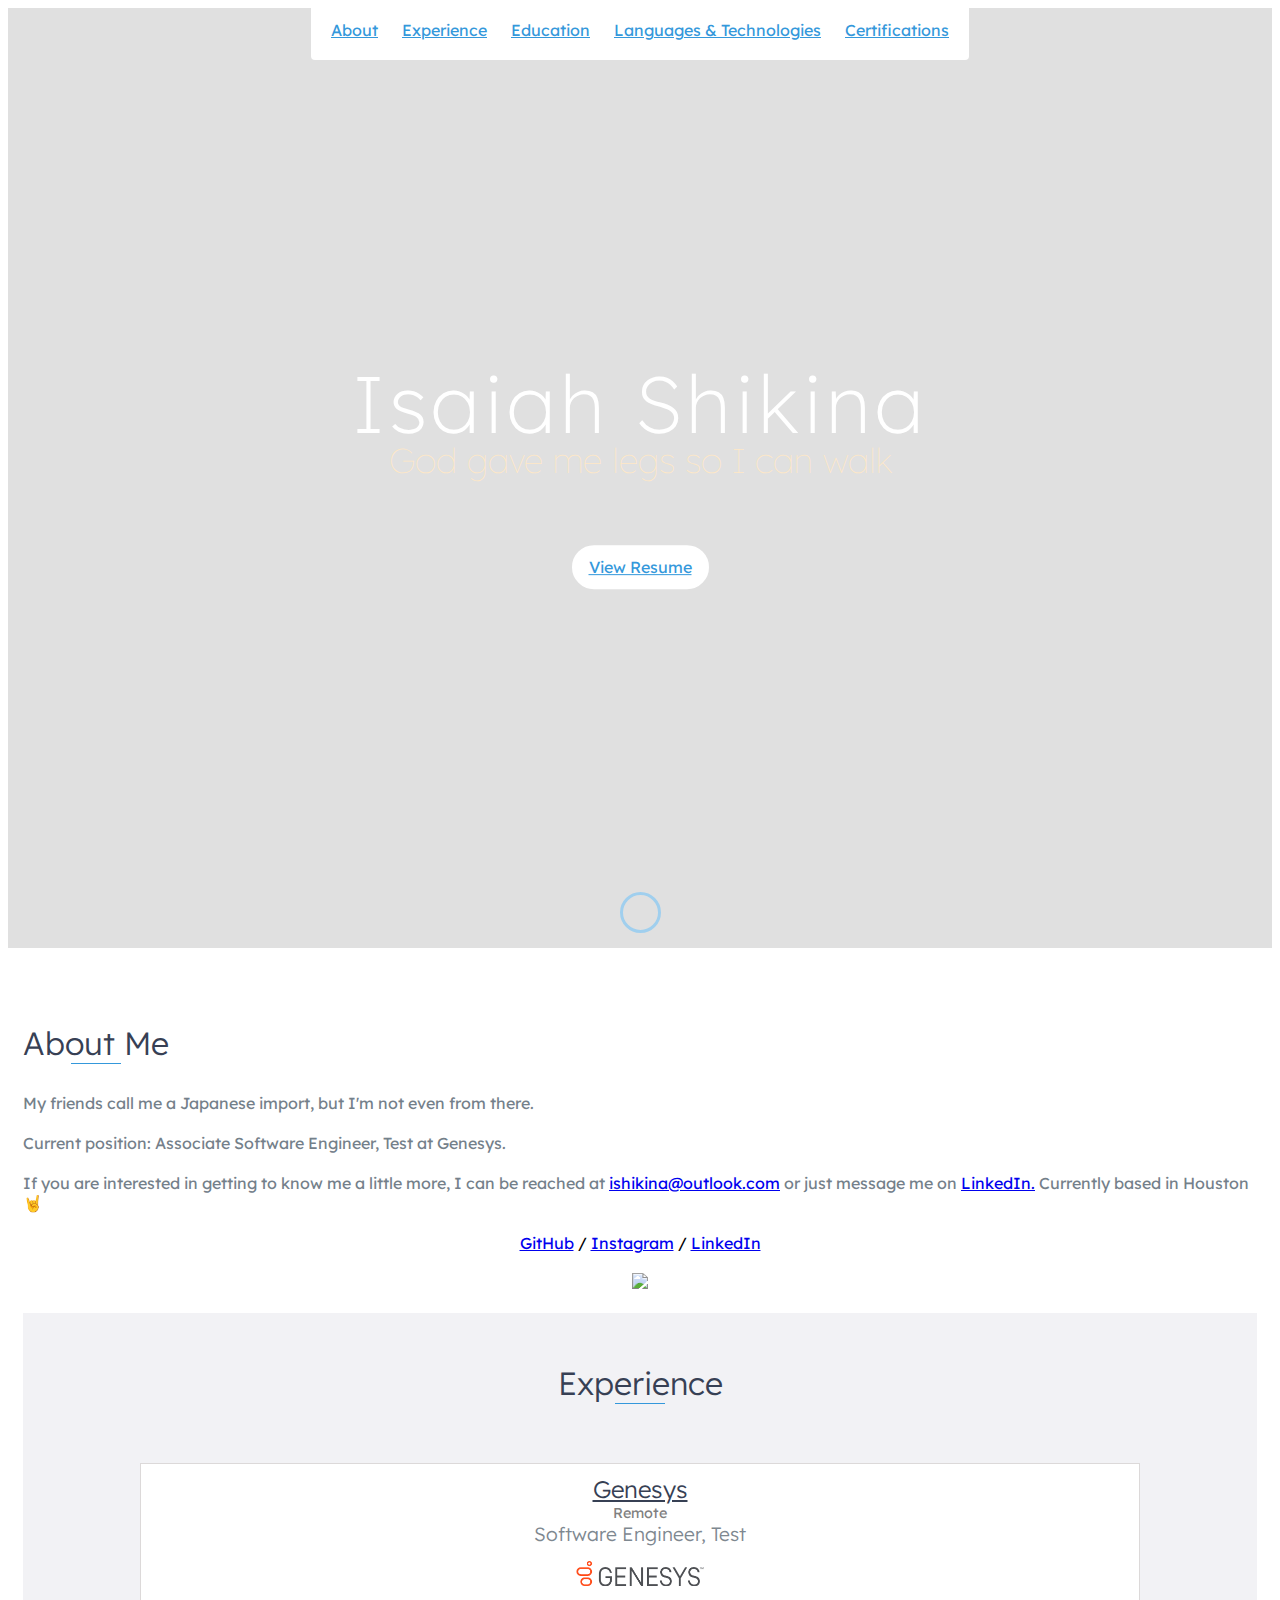
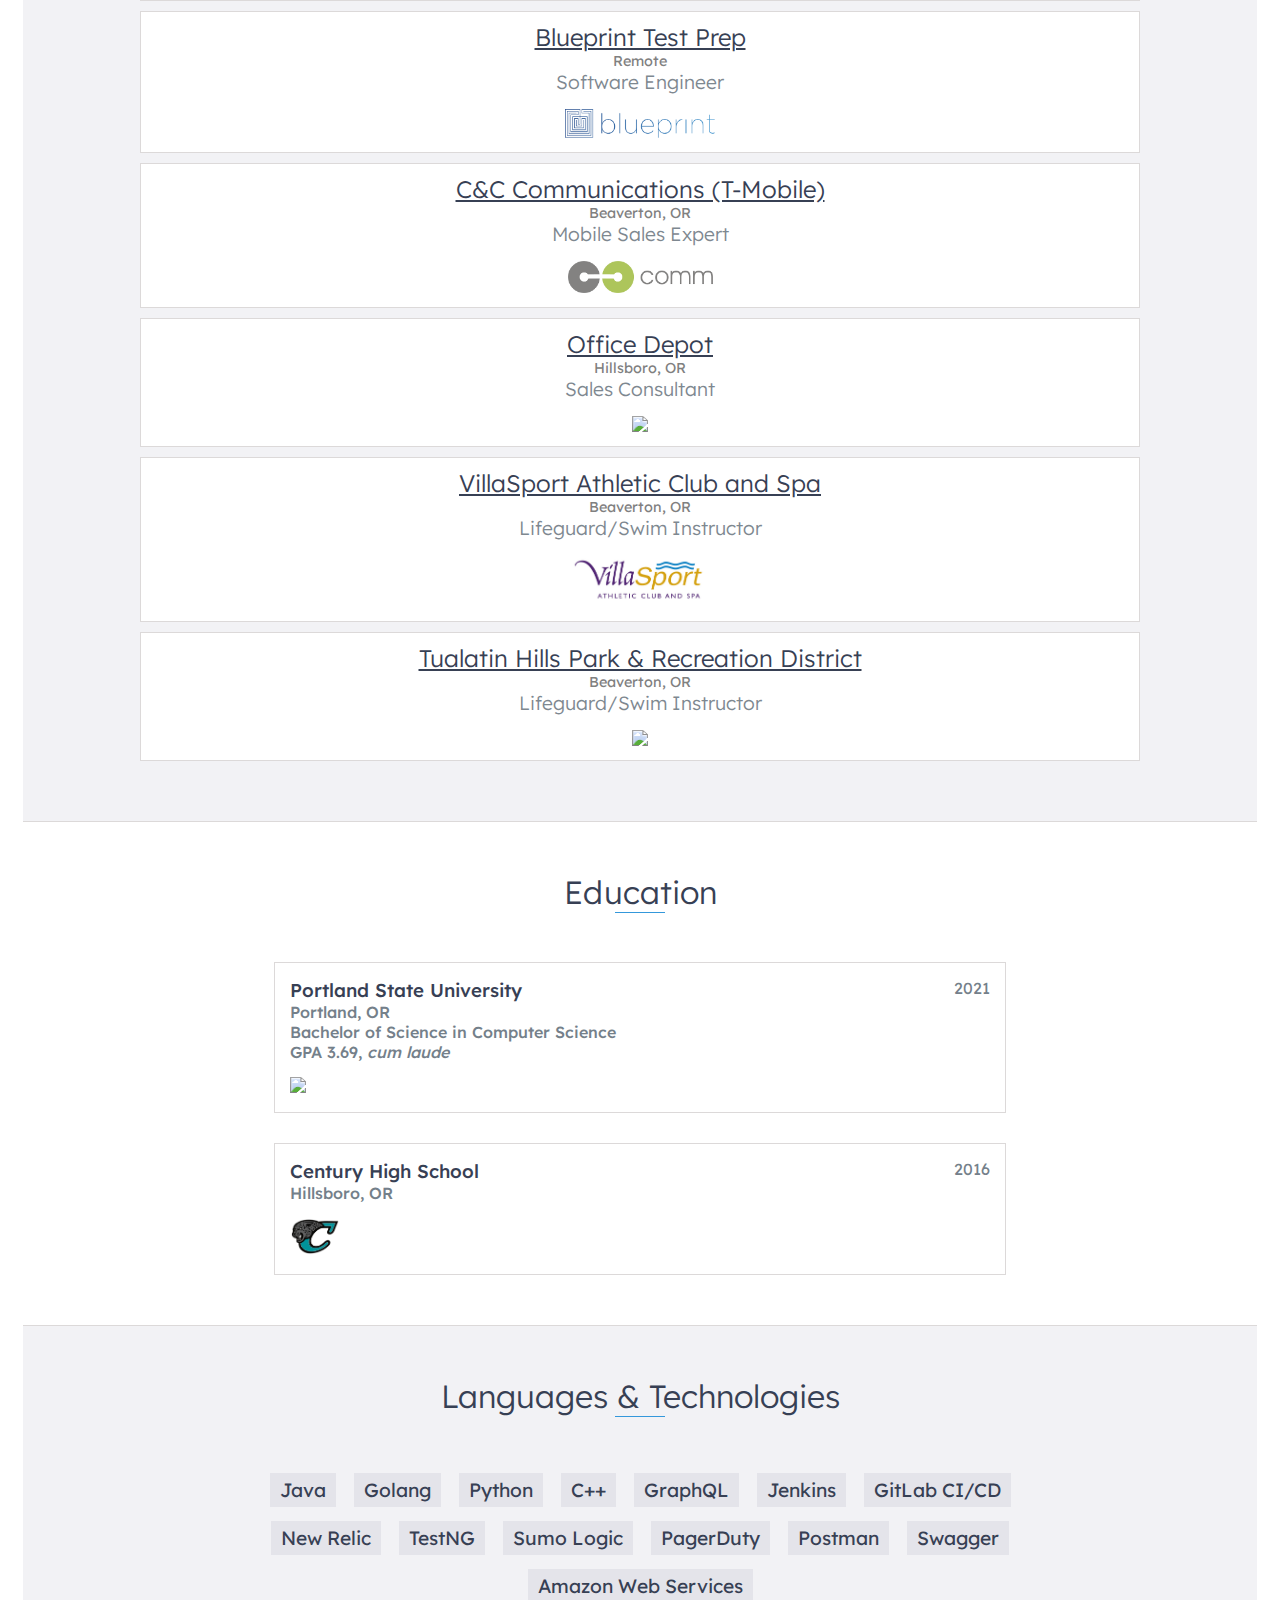
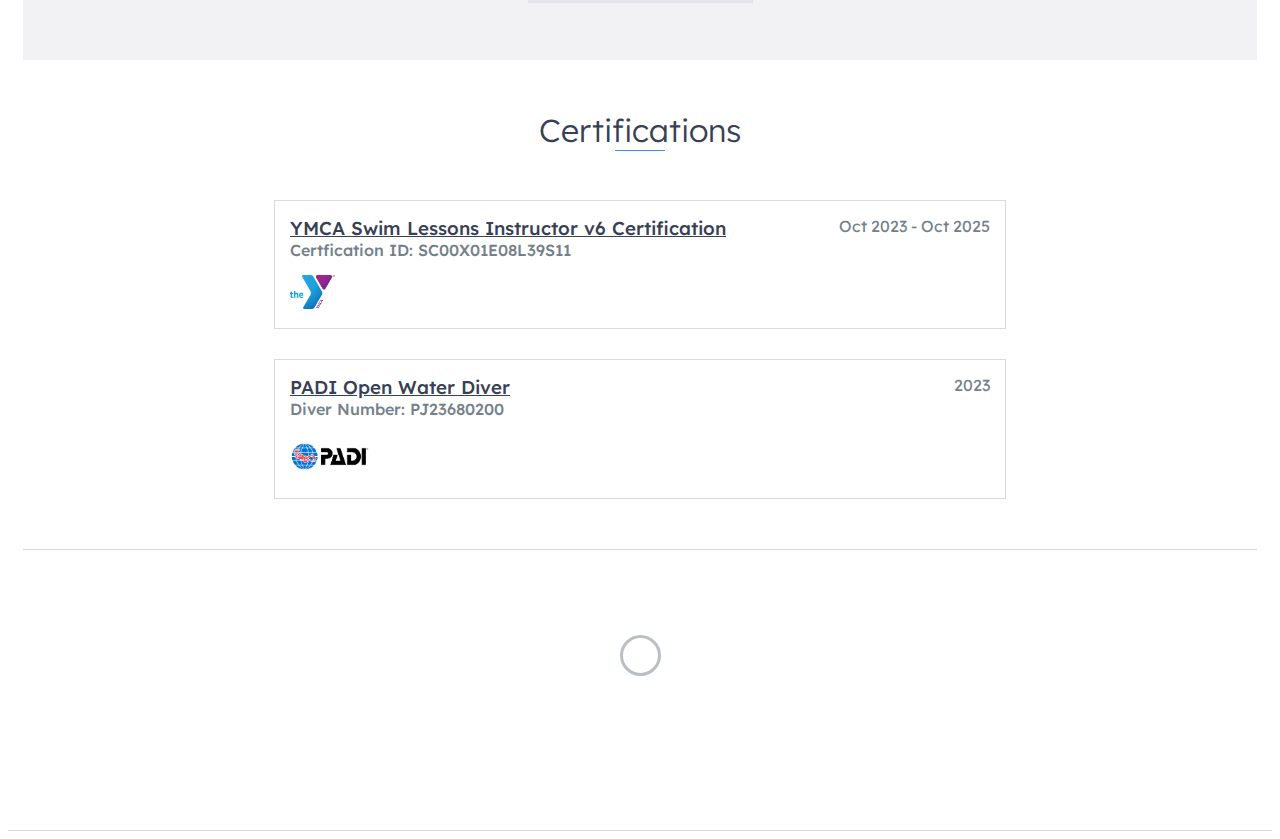
==== commit a48c917d: "update" ====
--- a/index.html
+++ b/index.html
@@ -130,19 +130,9 @@
                 <p style="color:#808080">
                 Remote
                 </p>
-                <h4>Software Engineer in Test</h4>
+                <h4>Software Engineer, Test</h4>
                 <p>
                     <a href="https://www.genesys.com" target="_blank"><img src="images/genesys.png" width="130"/></a>
-                </p>
-            </div>
-            <div data-date="Sep 2023 – present">
-                <a href="https://ymcahouston.org/" target="_blank"><h3><u>YMCA of Greater Houston</u></h3></a>
-                <p style="color:#808080">
-                Houston, TX
-                </p>
-                <h4>Swim Instructor</h4>
-                <p>
-                    <a href="https://ymcahouston.org/" target="_blank"><img src="images/ymca.png" width="50"/></a>
                 </p>
             </div>
             <div data-date="Jul 2021 – Jan 2022">
@@ -236,6 +226,7 @@
             <li>GraphQL</li>
             <li>Jenkins</li>
             <li>GitLab CI/CD</li>
+            <li>New Relic</li>
             <li>TestNG</li>
             <li>Sumo Logic</li>
             <li>PagerDuty</li>
